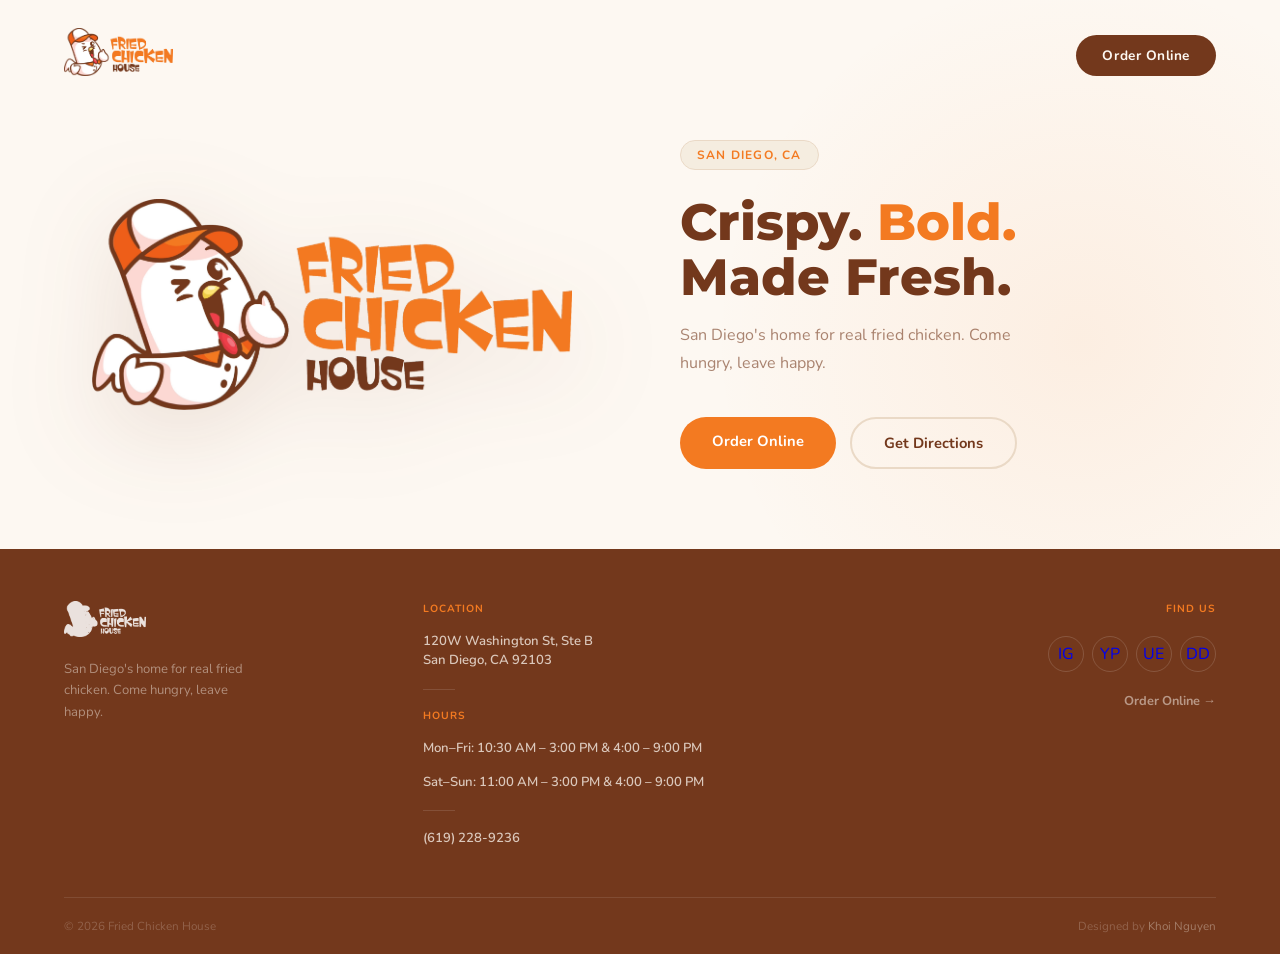
==== index.html @ b11ab68f "add social logo" ====
<!doctype html>
<html lang="en">
  <head>
    <meta charset="UTF-8" />
    <meta name="viewport" content="width=device-width, initial-scale=1.0" />
    <title>Fried Chicken House</title>
    <link rel="icon" type="image/png" href="assets/favicon.png" />
    <link
      href="https://fonts.googleapis.com/css2?family=Montserrat:wght@700;800&family=Nunito:wght@400;600;700&display=swap"
      rel="stylesheet"
    />
    <style>
      :root {
        --orange: #f37a21;
        --brown: #73381c;
        --cream: #fdf8f2;
        --cream-dark: #f5ede0;
        --cream-border: #ead9c6;
      }

      *,
      *::before,
      *::after {
        box-sizing: border-box;
        margin: 0;
        padding: 0;
      }

      body {
        font-family: "Nunito", sans-serif;
        background-color: var(--cream);
        color: var(--brown);
        min-height: 100vh;
        display: flex;
        flex-direction: column;
      }

      /* NAV */
      nav {
        position: absolute;
        top: 0;
        left: 0;
        right: 0;
        z-index: 10;
        display: flex;
        align-items: center;
        justify-content: space-between;
        padding: 28px 64px;
      }

      .nav-logo img {
        height: 48px;
        object-fit: contain;
      }

      .nav-order {
        background: var(--brown);
        color: var(--cream);
        padding: 11px 26px;
        border-radius: 100px;
        font-family: "Nunito", sans-serif;
        font-weight: 700;
        font-size: 0.85rem;
        text-decoration: none;
        letter-spacing: 0.04em;
        transition:
          background 0.2s,
          transform 0.15s;
      }
      .nav-order:hover {
        background: var(--orange);
        transform: translateY(-1px);
      }

      /* HERO */
      .hero {
        flex: 1;
        display: flex;
        align-items: center;
        padding: 140px 64px 80px;
        position: relative;
        overflow: hidden;
      }

      .hero::before {
        content: "";
        position: absolute;
        top: -60px;
        right: -200px;
        width: 800px;
        height: 800px;
        background: radial-gradient(
          circle,
          rgba(243, 122, 33, 0.08) 0%,
          transparent 65%
        );
        pointer-events: none;
      }

      .hero-inner {
        display: grid;
        grid-template-columns: 1fr 1fr;
        gap: 80px;
        align-items: center;
        max-width: 1200px;
        margin: 0 auto;
        width: 100%;
      }

      /* LEFT — logo */
      .hero-left {
        display: flex;
        align-items: center;
        justify-content: center;
        animation: fadeUp 0.7s ease both;
      }

      .hero-left img {
        width: 100%;
        max-width: 480px;
        object-fit: contain;
        filter: drop-shadow(0 24px 48px rgba(115, 56, 28, 0.13));
      }

      /* RIGHT — text */
      .hero-right {
        animation: fadeUp 0.7s 0.12s ease both;
        opacity: 0;
        animation-fill-mode: forwards;
      }

      .hero-eyebrow {
        display: inline-block;
        background: var(--cream-dark);
        border: 1.5px solid var(--cream-border);
        border-radius: 100px;
        padding: 6px 16px;
        font-size: 0.75rem;
        font-weight: 700;
        letter-spacing: 0.1em;
        text-transform: uppercase;
        color: var(--orange);
        margin-bottom: 24px;
      }

      .hero-headline {
        font-family: "Montserrat", sans-serif;
        font-size: clamp(2.4rem, 4vw, 3.6rem);
        font-weight: 800;
        line-height: 1.08;
        color: var(--brown);
        margin-bottom: 16px;
      }

      .hero-headline span {
        color: var(--orange);
      }

      .hero-sub {
        font-size: 1rem;
        font-weight: 400;
        line-height: 1.75;
        color: var(--brown);
        opacity: 0.6;
        margin-bottom: 40px;
        max-width: 380px;
      }

      .hero-actions {
        display: flex;
        gap: 14px;
        flex-wrap: wrap;
      }

      .btn-primary {
        background: var(--orange);
        color: #fff;
        padding: 14px 32px;
        border-radius: 100px;
        font-family: "Nunito", sans-serif;
        font-weight: 700;
        font-size: 0.92rem;
        text-decoration: none;
        transition:
          background 0.2s,
          transform 0.15s;
        display: inline-block;
      }
      .btn-primary:hover {
        background: var(--brown);
        transform: translateY(-2px);
      }

      .btn-secondary {
        background: transparent;
        color: var(--brown);
        padding: 14px 32px;
        border-radius: 100px;
        font-family: "Nunito", sans-serif;
        font-weight: 700;
        font-size: 0.92rem;
        text-decoration: none;
        border: 2px solid var(--cream-border);
        transition:
          border-color 0.2s,
          color 0.2s,
          transform 0.15s;
        display: inline-block;
      }
      .btn-secondary:hover {
        border-color: var(--orange);
        color: var(--orange);
        transform: translateY(-2px);
      }

      /* FOOTER */
      footer {
        background: var(--brown);
        padding: 52px 64px 0;
      }

      .footer-main {
        display: grid;
        grid-template-columns: 1fr 1.4fr 1fr;
        gap: 48px;
        max-width: 1200px;
        margin: 0 auto;
        padding-bottom: 48px;
        border-bottom: 1px solid rgba(255, 255, 255, 0.1);
      }

      /* Left col */
      .footer-brand {
        display: flex;
        flex-direction: column;
        gap: 16px;
      }

      .footer-logo img {
        height: 36px;
        object-fit: contain;
        filter: brightness(0) invert(1);
        opacity: 0.85;
      }

      .footer-tagline {
        font-size: 0.82rem;
        line-height: 1.65;
        color: rgba(253, 248, 242, 0.45);
        max-width: 200px;
      }

      /* Center col */
      .footer-info {
        display: flex;
        flex-direction: column;
        gap: 14px;
      }

      .footer-info-label {
        font-size: 0.65rem;
        font-weight: 700;
        letter-spacing: 0.1em;
        text-transform: uppercase;
        color: var(--orange);
        margin-bottom: 2px;
      }

      .footer-info-item {
        font-size: 0.82rem;
        font-weight: 600;
        color: rgba(253, 248, 242, 0.75);
        line-height: 1.5;
      }

      .footer-info-divider {
        width: 32px;
        height: 1px;
        background: rgba(255, 255, 255, 0.12);
        margin: 4px 0;
      }

      /* Right col */
      .footer-right {
        display: flex;
        flex-direction: column;
        align-items: flex-end;
        gap: 20px;
      }

      .footer-social-label {
        font-size: 0.65rem;
        font-weight: 700;
        letter-spacing: 0.1em;
        text-transform: uppercase;
        color: var(--orange);
        align-self: flex-end;
      }

      .footer-social {
        display: flex;
        gap: 8px;
      }

      .social-link {
        width: 36px;
        height: 36px;
        border-radius: 50%;
        border: 1.5px solid rgba(255, 255, 255, 0.15);
        display: flex;
        align-items: center;
        justify-content: center;
        text-decoration: none;
        transition:
          border-color 0.2s,
          background 0.2s,
          transform 0.15s;
      }
      .social-link img {
        width: 15px;
        height: 15px;
        filter: brightness(0) invert(1) opacity(0.6);
        transition: filter 0.2s;
      }
      .social-link:hover {
        border-color: var(--orange);
        background: var(--orange);
        transform: translateY(-2px);
      }
      .social-link:hover img {
        filter: brightness(0) invert(1);
      }

      .footer-order-link {
        font-size: 0.8rem;
        font-weight: 700;
        color: rgba(253, 248, 242, 0.5);
        text-decoration: none;
        text-align: right;
        transition: color 0.2s;
      }
      .footer-order-link:hover {
        color: var(--orange);
      }

      /* Bottom bar */
      .footer-bottom {
        max-width: 1200px;
        margin: 0 auto;
        padding: 20px 0;
        display: flex;
        align-items: center;
        justify-content: space-between;
        gap: 16px;
      }

      .footer-copy {
        font-size: 0.73rem;
        color: rgba(253, 248, 242, 0.22);
      }

      .footer-credit {
        font-size: 0.73rem;
        color: rgba(253, 248, 242, 0.35);
        text-decoration: none;
        transition: color 0.2s;
        white-space: nowrap;
      }
      .footer-credit:hover {
        color: var(--orange);
      }

      .footer-credit span {
        color: rgba(253, 248, 242, 0.22);
      }

      @keyframes fadeUp {
        from {
          opacity: 0;
          transform: translateY(20px);
        }
        to {
          opacity: 1;
          transform: translateY(0);
        }
      }

      @media (max-width: 768px) {
        nav {
          padding: 20px 24px;
        }
        .nav-logo img {
          height: 38px;
        }
        .hero {
          padding: 110px 24px 72px;
        }
        .hero-inner {
          grid-template-columns: 1fr;
          gap: 40px;
        }
        .hero-left img {
          max-width: 260px;
        }
        .hero-right {
          text-align: center;
        }
        .hero-sub {
          max-width: 100%;
        }
        .hero-actions {
          justify-content: center;
        }
        footer {
          padding: 40px 24px 0;
        }
        .footer-main {
          grid-template-columns: 1fr;
          gap: 32px;
        }
        .footer-right {
          align-items: flex-start;
        }
        .footer-social-label {
          align-self: flex-start;
        }
        .footer-bottom {
          flex-direction: column;
          align-items: flex-start;
          gap: 8px;
          padding: 20px 0;
        }
      }
    </style>
  </head>
  <body>
    <nav>
      <a class="nav-logo" href="#">
        <img src="assets/LOGOFINAL.png" alt="Fried Chicken House" />
      </a>
      <a
        class="nav-order"
        href="https://order.snackpass.co/69cbf430a225646ad0b8a2bc"
        target="_blank"
        rel="noopener noreferrer"
      >
        Order Online
      </a>
    </nav>

    <section class="hero">
      <div class="hero-inner">
        <div class="hero-left">
          <img src="assets/LOGOFINAL.png" alt="Fried Chicken House" />
        </div>

        <div class="hero-right">
          <span class="hero-eyebrow">San Diego, CA</span>
          <h1 class="hero-headline">
            Crispy. <span>Bold.</span><br />Made Fresh.
          </h1>
          <p class="hero-sub">
            San Diego's home for real fried chicken. Come hungry, leave happy.
          </p>
          <div class="hero-actions">
            <a
              href="https://order.snackpass.co/69cbf430a225646ad0b8a2bc"
              class="btn-primary"
              >Order Online</a
            >
            <a
              href="https://maps.google.com/?q=120W+Washington+St+Ste+B+San+Diego+CA+92103"
              target="_blank"
              rel="noopener"
              class="btn-secondary"
              >Get Directions</a
            >
          </div>
        </div>
      </div>
    </section>

    <footer>
      <div class="footer-main">
        <!-- Brand -->
        <div class="footer-brand">
          <div class="footer-logo">
            <img src="assets/LOGOFINAL.png" alt="Fried Chicken House" />
          </div>
          <p class="footer-tagline">
            San Diego's home for real fried chicken. Come hungry, leave happy.
          </p>
        </div>

        <!-- Info -->
        <div class="footer-info">
          <p class="footer-info-label">Location</p>
          <p class="footer-info-item">
            120W Washington St, Ste B<br />San Diego, CA 92103
          </p>
          <div class="footer-info-divider"></div>
          <p class="footer-info-label">Hours</p>
          <p class="footer-info-item">
            Mon–Fri: 10:30 AM – 3:00 PM &amp; 4:00 – 9:00 PM
          </p>
          <p class="footer-info-item">
            Sat–Sun: 11:00 AM – 3:00 PM &amp; 4:00 – 9:00 PM
          </p>
          <div class="footer-info-divider"></div>
          <p class="footer-info-item">(619) 228-9236</p>
        </div>

        <!-- Social & Order -->
        <div class="footer-right">
          <p class="footer-social-label">Find Us</p>
          <div class="footer-social">
            <a
              href="https://www.instagram.com/friedchickenhse?utm_source=ig_web_button_share_sheet&igsh=ZDNlZDc0MzIxNw=="
              target="_blank"
              rel="noopener"
              class="social-link"
              aria-label="Instagram"
              >IG</a
            >
            <a
              href="https://www.yelp.com/biz/fried-chicken-house-san-diego?osq=fried+chicken+house"
              target="_blank"
              rel="noopener"
              class="social-link"
              aria-label="Yelp"
              >YP</a
            >
            <a
              href="https://www.ubereats.com/san-diego/food-delivery/fried-chicken-house-hillcrest/Z0WOa6AyWp2vAVhZaDgWMQ"
              target="_blank"
              rel="noopener"
              class="social-link"
              aria-label="Uber Eats"
              >UE</a
            >
            <a
              href="https://www.doordash.com/store/fried-chicken-house-san-diego-24998290/31555964/"
              target="_blank"
              rel="noopener"
              class="social-link"
              aria-label="DoorDash"
              >DD</a
            >
          </div>
          <a
            href="https://order.snackpass.co/69cbf430a225646ad0b8a2bc"
            target="_blank"
            rel="noopener"
            class="footer-order-link"
            >Order Online &rarr;</a
          >
        </div>
      </div>

      <!-- Bottom bar -->
      <div class="footer-bottom">
        <p class="footer-copy">© 2026 Fried Chicken House</p>
        <a
          href="https://khoiqnguyen.com"
          target="_blank"
          rel="noopener"
          class="footer-credit"
          ><span>Designed by </span>Khoi Nguyen</a
        >
      </div>
    </footer>
  </body>
</html>
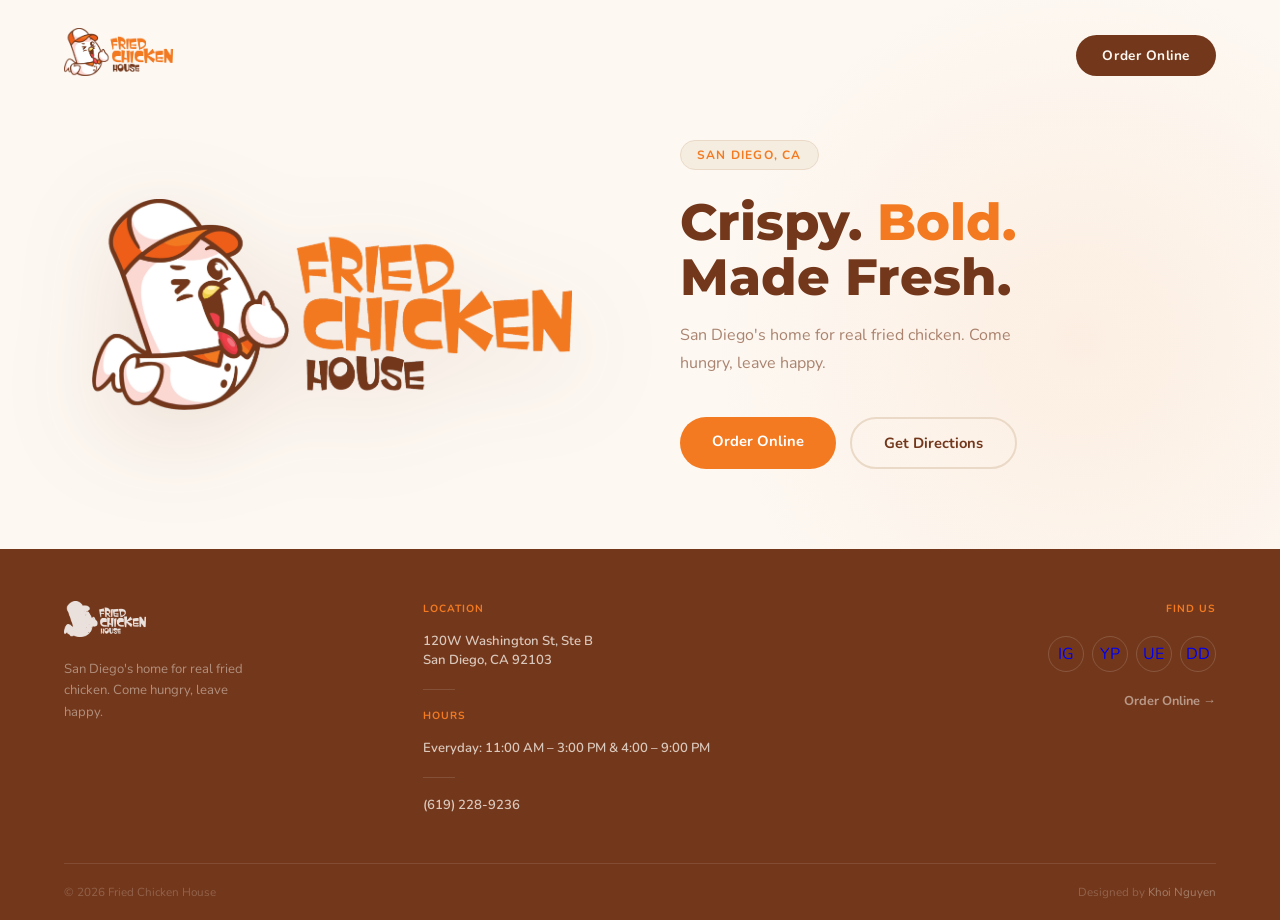
==== commit 0f398a05: "changed hours of operations" ====
--- a/index.html
+++ b/index.html
@@ -501,10 +501,7 @@
           <div class="footer-info-divider"></div>
           <p class="footer-info-label">Hours</p>
           <p class="footer-info-item">
-            Mon–Fri: 10:30 AM – 3:00 PM &amp; 4:00 – 9:00 PM
-          </p>
-          <p class="footer-info-item">
-            Sat–Sun: 11:00 AM – 3:00 PM &amp; 4:00 – 9:00 PM
+            Everyday: 11:00 AM – 3:00 PM &amp; 4:00 – 9:00 PM
           </p>
           <div class="footer-info-divider"></div>
           <p class="footer-info-item">(619) 228-9236</p>
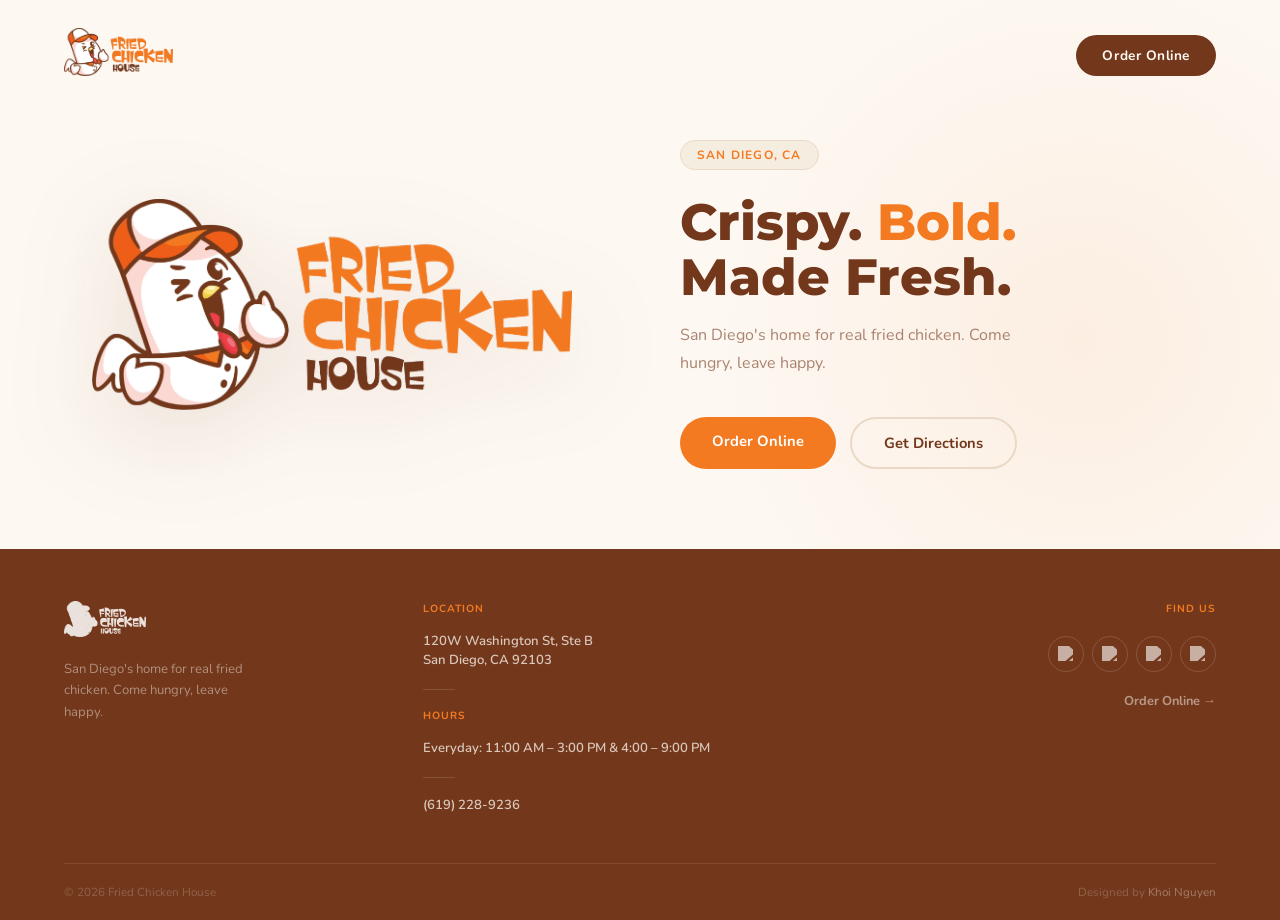
==== commit b838181b: "social link img" ====
--- a/index.html
+++ b/index.html
@@ -517,32 +517,38 @@
               rel="noopener"
               class="social-link"
               aria-label="Instagram"
-              >IG</a
-            >
+              ><img
+                src="https://cdn.simpleicons.org/instagram/ffffff"
+                alt="Instagram"
+            /></a>
             <a
               href="https://www.yelp.com/biz/fried-chicken-house-san-diego?osq=fried+chicken+house"
               target="_blank"
               rel="noopener"
               class="social-link"
               aria-label="Yelp"
-              >YP</a
-            >
+              ><img src="https://cdn.simpleicons.org/yelp/ffffff" alt="Yelp"
+            /></a>
             <a
               href="https://www.ubereats.com/san-diego/food-delivery/fried-chicken-house-hillcrest/Z0WOa6AyWp2vAVhZaDgWMQ"
               target="_blank"
               rel="noopener"
               class="social-link"
               aria-label="Uber Eats"
-              >UE</a
-            >
+              ><img
+                src="https://cdn.simpleicons.org/ubereats/ffffff"
+                alt="Uber Eats"
+            /></a>
             <a
               href="https://www.doordash.com/store/fried-chicken-house-san-diego-24998290/31555964/"
               target="_blank"
               rel="noopener"
               class="social-link"
               aria-label="DoorDash"
-              >DD</a
-            >
+              ><img
+                src="https://cdn.simpleicons.org/doordash/ffffff"
+                alt="DoorDash"
+            /></a>
           </div>
           <a
             href="https://order.snackpass.co/69cbf430a225646ad0b8a2bc"
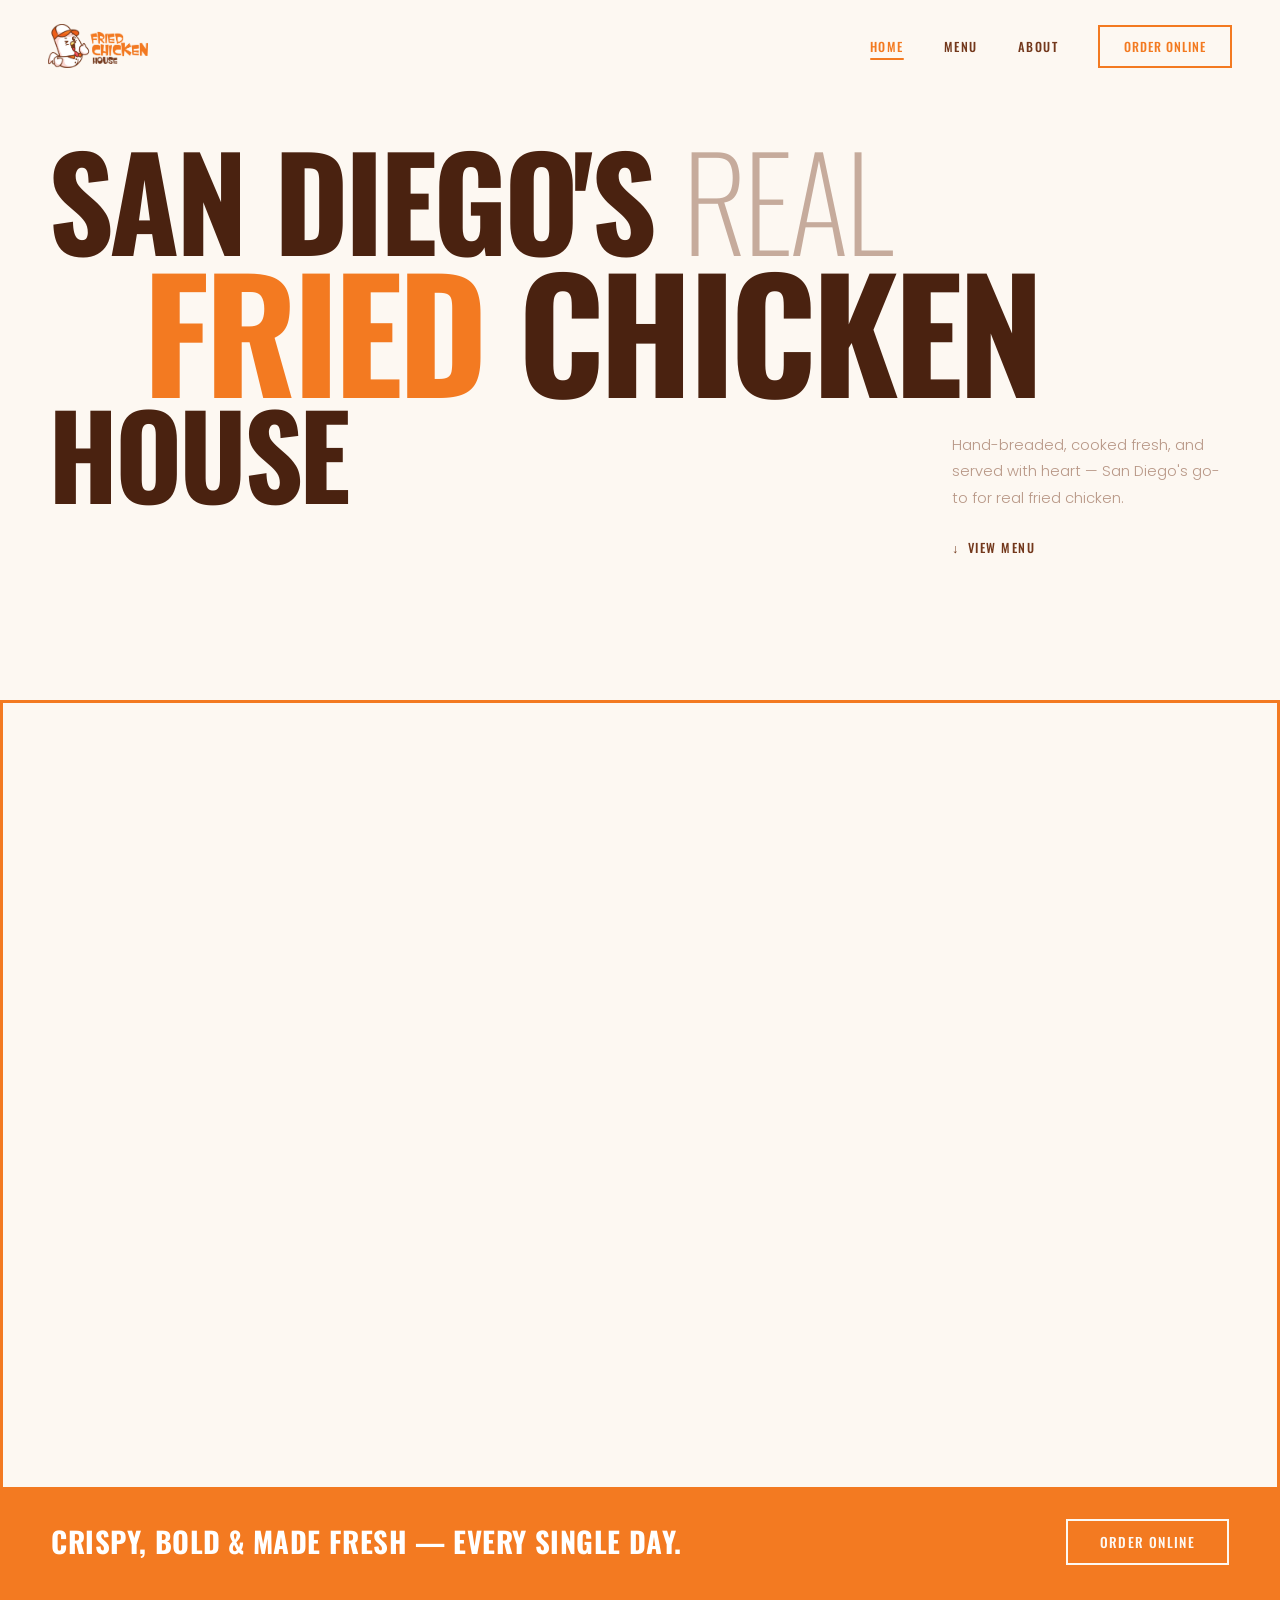
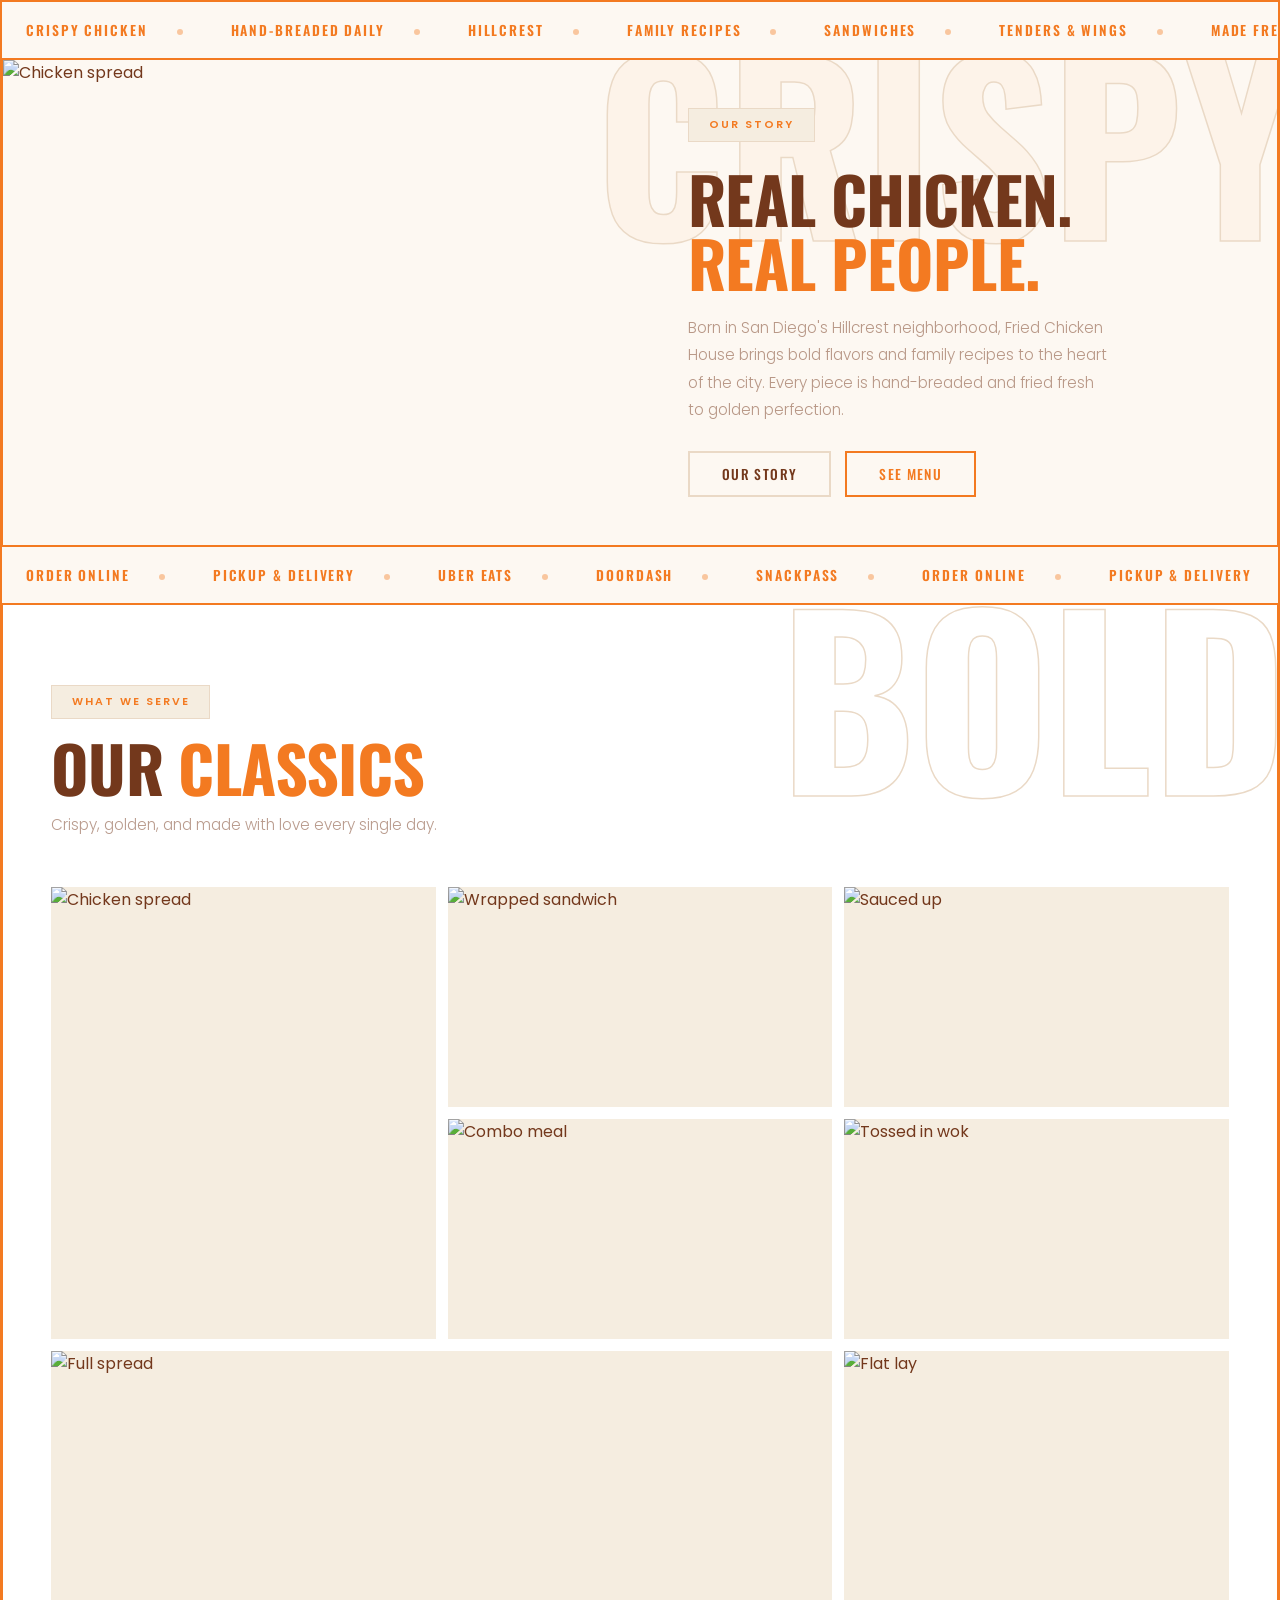
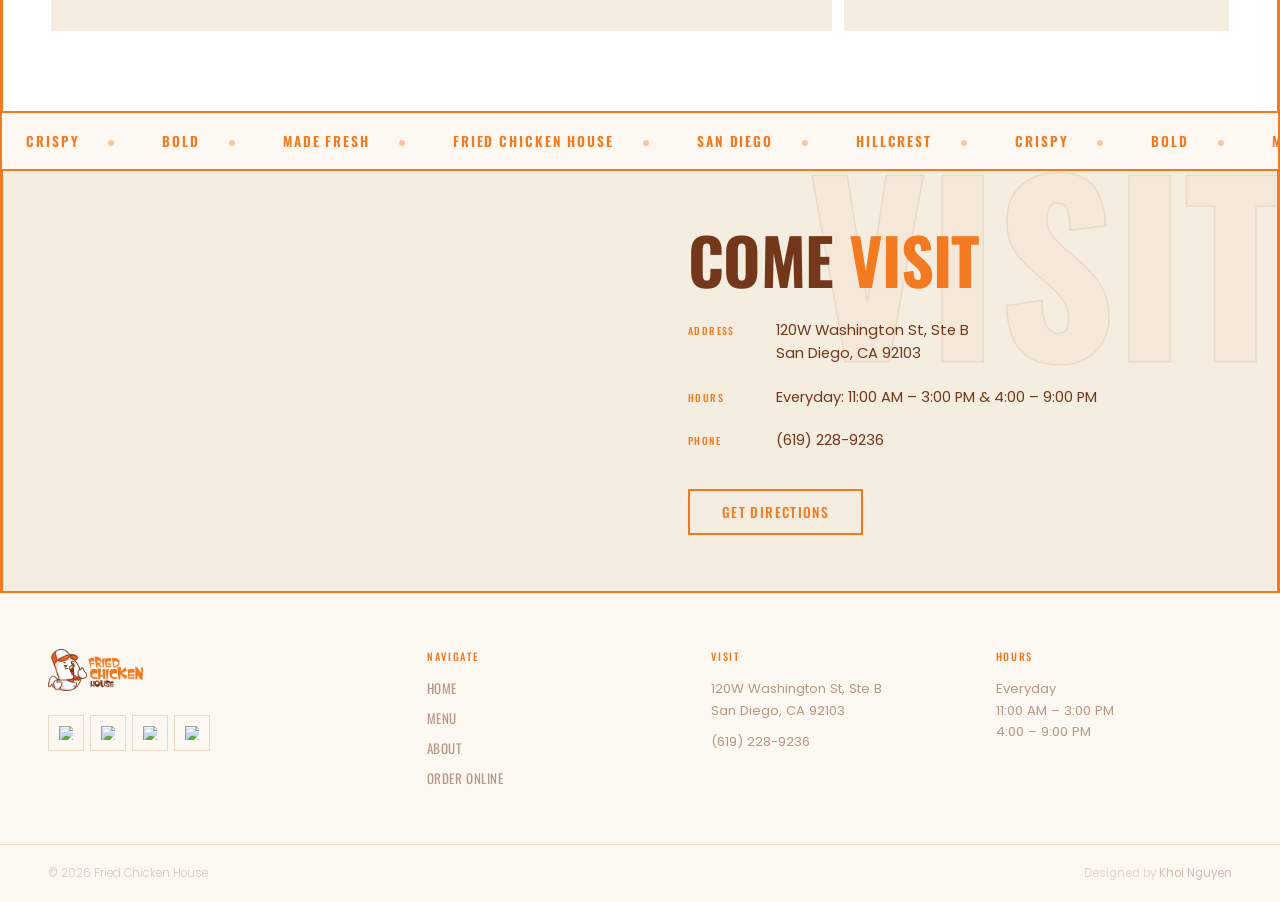
==== commit 03e85b05: "Built out final website" ====
--- a/index.html
+++ b/index.html
@@ -3,574 +3,616 @@
   <head>
     <meta charset="UTF-8" />
     <meta name="viewport" content="width=device-width, initial-scale=1.0" />
-    <title>Fried Chicken House</title>
+    <title>Fried Chicken House — San Diego</title>
     <link rel="icon" type="image/png" href="assets/favicon.png" />
-    <link
-      href="https://fonts.googleapis.com/css2?family=Montserrat:wght@700;800&family=Nunito:wght@400;600;700&display=swap"
-      rel="stylesheet"
-    />
+    <link rel="stylesheet" href="style.css" />
     <style>
-      :root {
-        --orange: #f37a21;
-        --brown: #73381c;
-        --cream: #fdf8f2;
-        --cream-dark: #f5ede0;
-        --cream-border: #ead9c6;
-      }
-
-      *,
-      *::before,
-      *::after {
-        box-sizing: border-box;
-        margin: 0;
-        padding: 0;
-      }
-
-      body {
-        font-family: "Nunito", sans-serif;
-        background-color: var(--cream);
+      /* ===== HERO — Editorial text + floating images over video ===== */
+      .hero {
+        position: relative;
+        background: var(--cream);
+        padding: 140px 48px 0;
+        overflow: hidden;
+      }
+
+      .hero-editorial {
+        max-width: var(--max-width);
+        margin: 0 auto;
+        position: relative;
+        min-height: 520px;
+      }
+
+      /* Giant text lines */
+      .hero-line {
+        font-family: 'Oswald', sans-serif;
+        font-weight: 700;
+        text-transform: uppercase;
+        line-height: 0.92;
+        letter-spacing: -0.03em;
+        color: var(--brown-dark);
+        position: relative;
+        z-index: 2;
+        white-space: nowrap;
+      }
+
+      .hero-line-1 {
+        font-size: clamp(3.5rem, 10vw, 8.5rem);
+        animation: heroSlide 0.7s ease both;
+      }
+
+      .hero-line-2 {
+        font-size: clamp(4rem, 12vw, 10rem);
+        margin-left: 8%;
+        animation: heroSlide 0.7s 0.1s ease both;
+      }
+
+      .hero-line-3 {
+        font-size: clamp(3rem, 9vw, 7.5rem);
+        animation: heroSlide 0.7s 0.2s ease both;
+      }
+
+      .hero-line .accent {
+        color: var(--orange);
+      }
+
+      .hero-line .thin {
+        font-weight: 200;
         color: var(--brown);
-        min-height: 100vh;
+        opacity: 0.4;
+      }
+
+      /* Right side text block */
+      .hero-sidebar {
+        position: absolute;
+        right: 0;
+        bottom: 100px;
+        max-width: 280px;
+        z-index: 4;
+        animation: heroSlide 0.7s 0.35s ease both;
+      }
+
+      .hero-sidebar .text-body {
+        color: var(--text-muted);
+        font-size: 0.92rem;
+        margin-bottom: 24px;
+      }
+
+      .hero-sidebar .hero-link {
+        font-family: 'Oswald', sans-serif;
+        font-size: 0.78rem;
+        font-weight: 500;
+        letter-spacing: 0.12em;
+        text-transform: uppercase;
+        color: var(--brown);
+        display: inline-flex;
+        align-items: center;
+        gap: 8px;
+        transition: color var(--transition);
+      }
+
+      .hero-sidebar .hero-link:hover {
+        color: var(--orange);
+      }
+
+      .hero-sidebar .hero-link .arrow {
+        display: inline-block;
+        transition: transform var(--transition);
+      }
+
+      .hero-sidebar .hero-link:hover .arrow {
+        transform: translateX(4px);
+      }
+
+      /* Video section — 100vh framed block */
+      .hero-video-section {
+        width: 100vw;
+        height: 100vh;
+        margin-left: calc(-48px);
+        margin-top: 40px;
         display: flex;
         flex-direction: column;
-      }
-
-      /* NAV */
-      nav {
-        position: absolute;
-        top: 0;
-        left: 0;
-        right: 0;
-        z-index: 10;
+        border: 3px solid var(--orange);
+      }
+
+      .hero-video-section video {
+        width: 100%;
+        flex: 1;
+        object-fit: cover;
+        display: block;
+        min-height: 0;
+      }
+
+      .hero-video-bar {
+        background: var(--orange);
+        padding: 32px 48px;
         display: flex;
         align-items: center;
         justify-content: space-between;
-        padding: 28px 64px;
-      }
-
-      .nav-logo img {
-        height: 48px;
-        object-fit: contain;
-      }
-
-      .nav-order {
-        background: var(--brown);
-        color: var(--cream);
-        padding: 11px 26px;
-        border-radius: 100px;
-        font-family: "Nunito", sans-serif;
+        gap: 32px;
+        flex-shrink: 0;
+      }
+
+      .hero-video-bar-text h3 {
+        font-family: 'Oswald', sans-serif;
         font-weight: 700;
-        font-size: 0.85rem;
-        text-decoration: none;
-        letter-spacing: 0.04em;
-        transition:
-          background 0.2s,
-          transform 0.15s;
-      }
-      .nav-order:hover {
-        background: var(--orange);
-        transform: translateY(-1px);
-      }
-
-      /* HERO */
-      .hero {
-        flex: 1;
-        display: flex;
-        align-items: center;
-        padding: 140px 64px 80px;
-        position: relative;
-        overflow: hidden;
-      }
-
-      .hero::before {
-        content: "";
-        position: absolute;
-        top: -60px;
-        right: -200px;
-        width: 800px;
-        height: 800px;
-        background: radial-gradient(
-          circle,
-          rgba(243, 122, 33, 0.08) 0%,
-          transparent 65%
-        );
-        pointer-events: none;
-      }
-
-      .hero-inner {
+        font-size: clamp(1.2rem, 2.5vw, 1.8rem);
+        text-transform: uppercase;
+        color: var(--white);
+        letter-spacing: 0.02em;
+        line-height: 1.15;
+      }
+
+
+      @keyframes heroSlide {
+        from { opacity: 0; transform: translateY(50px); }
+        to { opacity: 1; transform: translateY(0); }
+      }
+
+
+      /* ===== EDITORIAL INTRO — Image + Text split ===== */
+      .editorial-intro {
+        position: relative;
         display: grid;
         grid-template-columns: 1fr 1fr;
-        gap: 80px;
-        align-items: center;
-        max-width: 1200px;
-        margin: 0 auto;
+        overflow: hidden;
+        border-left: 3px solid var(--orange);
+        border-right: 3px solid var(--orange);
+        max-height: 600px;
+      }
+
+      .editorial-intro .watermark {
+        top: -20px;
+        right: -20px;
+        left: auto;
+        z-index: 0;
+      }
+
+      .editorial-intro-img {
+        overflow: hidden;
+      }
+
+      .editorial-intro-img img {
         width: 100%;
-      }
-
-      /* LEFT — logo */
-      .hero-left {
+        height: 100%;
+        object-fit: cover;
+        display: block;
+      }
+
+      .editorial-intro-text {
         display: flex;
-        align-items: center;
+        flex-direction: column;
         justify-content: center;
-        animation: fadeUp 0.7s ease both;
-      }
-
-      .hero-left img {
+        padding: 48px 48px;
+        position: relative;
+        z-index: 1;
+        max-width: 520px;
+      }
+
+      .editorial-intro-text .eyebrow { margin-bottom: 24px; align-self: flex-start; }
+      .editorial-intro-text .heading-lg { margin-bottom: 20px; }
+      .editorial-intro-text .text-body { margin-bottom: 28px; }
+
+      /* ===== BENTO — Combined featured + gallery ===== */
+      .bento {
+        padding: 80px 0;
+        background: var(--white);
+        position: relative;
+        overflow: hidden;
+        border-left: 3px solid var(--orange);
+        border-right: 3px solid var(--orange);
+      }
+
+      .bento .watermark {
+        top: -10px;
+        right: -10px;
+        bottom: auto;
+        left: auto;
+      }
+
+      .bento-header {
+        text-align: left;
+        padding: 0 48px;
+        margin-bottom: 48px;
+        position: relative;
+        z-index: 1;
+      }
+
+      .bento-header .eyebrow { margin-bottom: 16px; }
+      .bento-header .heading-lg { margin-bottom: 12px; }
+      .bento-header p { max-width: 480px; }
+
+      .bento-grid {
+        display: grid;
+        grid-template-columns: repeat(3, 1fr);
+        grid-template-rows: 220px 220px 280px;
+        gap: 12px;
+        padding: 0 48px;
+        position: relative;
+        z-index: 1;
+      }
+
+      .bento-item {
+        position: relative;
+        overflow: hidden;
+        background: var(--cream-dark);
+      }
+
+      .bento-item img {
         width: 100%;
-        max-width: 480px;
-        object-fit: contain;
-        filter: drop-shadow(0 24px 48px rgba(115, 56, 28, 0.13));
-      }
-
-      /* RIGHT — text */
-      .hero-right {
-        animation: fadeUp 0.7s 0.12s ease both;
-        opacity: 0;
-        animation-fill-mode: forwards;
-      }
-
-      .hero-eyebrow {
-        display: inline-block;
+        height: 100%;
+        object-fit: cover;
+      }
+
+      .bento-item.wide { grid-column: span 2; }
+      .bento-item.tall { grid-row: span 2; }
+
+      /* ===== LOCATION ===== */
+      .location {
+        display: grid;
+        grid-template-columns: 1fr 1fr;
         background: var(--cream-dark);
-        border: 1.5px solid var(--cream-border);
-        border-radius: 100px;
-        padding: 6px 16px;
-        font-size: 0.75rem;
-        font-weight: 700;
-        letter-spacing: 0.1em;
+        border-left: 3px solid var(--orange);
+        border-right: 3px solid var(--orange);
+        position: relative;
+        overflow: hidden;
+      }
+
+      .location .watermark {
+        top: -10px;
+        right: -10px;
+        left: auto;
+        z-index: 0;
+      }
+
+      .location-map {
+        overflow: hidden;
+      }
+
+      .location-map iframe {
+        width: 100%;
+        height: 100%;
+        min-height: 400px;
+        border: 0;
+        display: block;
+      }
+
+      .location-details {
+        padding: 56px 48px;
+        position: relative;
+        z-index: 1;
+      }
+
+      .location-details .heading-lg { margin-bottom: 28px; }
+
+      .info-row {
+        display: flex;
+        gap: 16px;
+        align-items: flex-start;
+        margin-bottom: 20px;
+      }
+
+      .info-row .info-label {
+        font-family: 'Oswald', sans-serif;
+        font-size: 0.62rem;
+        font-weight: 500;
+        letter-spacing: 0.14em;
         text-transform: uppercase;
         color: var(--orange);
-        margin-bottom: 24px;
-      }
-
-      .hero-headline {
-        font-family: "Montserrat", sans-serif;
-        font-size: clamp(2.4rem, 4vw, 3.6rem);
-        font-weight: 800;
-        line-height: 1.08;
-        color: var(--brown);
-        margin-bottom: 16px;
-      }
-
-      .hero-headline span {
-        color: var(--orange);
-      }
-
-      .hero-sub {
-        font-size: 1rem;
+        min-width: 72px;
+        padding-top: 4px;
+      }
+
+      .info-row .info-value {
+        font-size: 0.92rem;
         font-weight: 400;
-        line-height: 1.75;
-        color: var(--brown);
-        opacity: 0.6;
-        margin-bottom: 40px;
-        max-width: 380px;
-      }
-
-      .hero-actions {
-        display: flex;
-        gap: 14px;
-        flex-wrap: wrap;
-      }
-
-      .btn-primary {
-        background: var(--orange);
-        color: #fff;
-        padding: 14px 32px;
-        border-radius: 100px;
-        font-family: "Nunito", sans-serif;
-        font-weight: 700;
-        font-size: 0.92rem;
-        text-decoration: none;
-        transition:
-          background 0.2s,
-          transform 0.15s;
-        display: inline-block;
-      }
-      .btn-primary:hover {
-        background: var(--brown);
-        transform: translateY(-2px);
-      }
-
-      .btn-secondary {
-        background: transparent;
-        color: var(--brown);
-        padding: 14px 32px;
-        border-radius: 100px;
-        font-family: "Nunito", sans-serif;
-        font-weight: 700;
-        font-size: 0.92rem;
-        text-decoration: none;
-        border: 2px solid var(--cream-border);
-        transition:
-          border-color 0.2s,
-          color 0.2s,
-          transform 0.15s;
-        display: inline-block;
-      }
-      .btn-secondary:hover {
-        border-color: var(--orange);
-        color: var(--orange);
-        transform: translateY(-2px);
-      }
-
-      /* FOOTER */
-      footer {
-        background: var(--brown);
-        padding: 52px 64px 0;
-      }
-
-      .footer-main {
-        display: grid;
-        grid-template-columns: 1fr 1.4fr 1fr;
-        gap: 48px;
-        max-width: 1200px;
-        margin: 0 auto;
-        padding-bottom: 48px;
-        border-bottom: 1px solid rgba(255, 255, 255, 0.1);
-      }
-
-      /* Left col */
-      .footer-brand {
-        display: flex;
-        flex-direction: column;
-        gap: 16px;
-      }
-
-      .footer-logo img {
-        height: 36px;
-        object-fit: contain;
-        filter: brightness(0) invert(1);
-        opacity: 0.85;
-      }
-
-      .footer-tagline {
-        font-size: 0.82rem;
-        line-height: 1.65;
-        color: rgba(253, 248, 242, 0.45);
-        max-width: 200px;
-      }
-
-      /* Center col */
-      .footer-info {
-        display: flex;
-        flex-direction: column;
-        gap: 14px;
-      }
-
-      .footer-info-label {
-        font-size: 0.65rem;
-        font-weight: 700;
-        letter-spacing: 0.1em;
-        text-transform: uppercase;
-        color: var(--orange);
-        margin-bottom: 2px;
-      }
-
-      .footer-info-item {
-        font-size: 0.82rem;
-        font-weight: 600;
-        color: rgba(253, 248, 242, 0.75);
-        line-height: 1.5;
-      }
-
-      .footer-info-divider {
-        width: 32px;
-        height: 1px;
-        background: rgba(255, 255, 255, 0.12);
-        margin: 4px 0;
-      }
-
-      /* Right col */
-      .footer-right {
-        display: flex;
-        flex-direction: column;
-        align-items: flex-end;
-        gap: 20px;
-      }
-
-      .footer-social-label {
-        font-size: 0.65rem;
-        font-weight: 700;
-        letter-spacing: 0.1em;
-        text-transform: uppercase;
-        color: var(--orange);
-        align-self: flex-end;
-      }
-
-      .footer-social {
-        display: flex;
-        gap: 8px;
-      }
-
-      .social-link {
-        width: 36px;
-        height: 36px;
-        border-radius: 50%;
-        border: 1.5px solid rgba(255, 255, 255, 0.15);
-        display: flex;
-        align-items: center;
-        justify-content: center;
-        text-decoration: none;
-        transition:
-          border-color 0.2s,
-          background 0.2s,
-          transform 0.15s;
-      }
-      .social-link img {
-        width: 15px;
-        height: 15px;
-        filter: brightness(0) invert(1) opacity(0.6);
-        transition: filter 0.2s;
-      }
-      .social-link:hover {
-        border-color: var(--orange);
-        background: var(--orange);
-        transform: translateY(-2px);
-      }
-      .social-link:hover img {
-        filter: brightness(0) invert(1);
-      }
-
-      .footer-order-link {
-        font-size: 0.8rem;
-        font-weight: 700;
-        color: rgba(253, 248, 242, 0.5);
-        text-decoration: none;
-        text-align: right;
-        transition: color 0.2s;
-      }
-      .footer-order-link:hover {
-        color: var(--orange);
-      }
-
-      /* Bottom bar */
-      .footer-bottom {
-        max-width: 1200px;
-        margin: 0 auto;
-        padding: 20px 0;
-        display: flex;
-        align-items: center;
-        justify-content: space-between;
-        gap: 16px;
-      }
-
-      .footer-copy {
-        font-size: 0.73rem;
-        color: rgba(253, 248, 242, 0.22);
-      }
-
-      .footer-credit {
-        font-size: 0.73rem;
-        color: rgba(253, 248, 242, 0.35);
-        text-decoration: none;
-        transition: color 0.2s;
-        white-space: nowrap;
-      }
-      .footer-credit:hover {
-        color: var(--orange);
-      }
-
-      .footer-credit span {
-        color: rgba(253, 248, 242, 0.22);
-      }
-
-      @keyframes fadeUp {
-        from {
-          opacity: 0;
-          transform: translateY(20px);
-        }
-        to {
-          opacity: 1;
-          transform: translateY(0);
-        }
-      }
-
-      @media (max-width: 768px) {
-        nav {
-          padding: 20px 24px;
-        }
-        .nav-logo img {
-          height: 38px;
-        }
-        .hero {
-          padding: 110px 24px 72px;
-        }
-        .hero-inner {
-          grid-template-columns: 1fr;
-          gap: 40px;
-        }
-        .hero-left img {
-          max-width: 260px;
-        }
-        .hero-right {
-          text-align: center;
-        }
-        .hero-sub {
-          max-width: 100%;
-        }
-        .hero-actions {
-          justify-content: center;
-        }
-        footer {
-          padding: 40px 24px 0;
-        }
-        .footer-main {
-          grid-template-columns: 1fr;
-          gap: 32px;
-        }
-        .footer-right {
-          align-items: flex-start;
-        }
-        .footer-social-label {
-          align-self: flex-start;
-        }
-        .footer-bottom {
-          flex-direction: column;
-          align-items: flex-start;
-          gap: 8px;
-          padding: 20px 0;
-        }
+        color: var(--text);
+        line-height: 1.6;
+      }
+
+
+      /* ===== RESPONSIVE ===== */
+      @media (max-width: 900px) {
+        .hero { padding: 120px 24px 0; }
+        .hero-editorial { min-height: auto; }
+        .hero-line { white-space: normal; }
+        .hero-line-2 { margin-left: 0; }
+        .hero-sidebar { position: relative; right: auto; bottom: auto; max-width: 100%; margin-top: 32px; }
+        .hero-video-section { margin-left: -24px; width: 100vw; }
+        .hero-video-bar { flex-direction: column; align-items: flex-start; padding: 24px; }
+
+        .editorial-intro { grid-template-columns: 1fr; }
+        .editorial-intro-img { min-height: 320px; }
+        .editorial-intro-text { padding: 48px 24px; }
+
+        .bento { padding: 56px 0; }
+        .bento-header { padding: 0 24px; }
+        .bento-grid { grid-template-columns: 1fr 1fr; grid-template-rows: auto; grid-auto-rows: 200px; padding: 0 24px; }
+        .bento-item.tall { grid-row: span 1; }
+        .bento-item.wide { grid-column: span 2; }
+
+        .location { grid-template-columns: 1fr; }
+        .location-map iframe { min-height: 300px; }
+        .location-details { padding: 40px 24px; }
+      }
+
+      @media (max-width: 600px) {
+        .bento-grid { grid-template-columns: 1fr; grid-auto-rows: 240px; }
+        .bento-item.wide { grid-column: span 1; }
       }
     </style>
   </head>
   <body>
-    <nav>
-      <a class="nav-logo" href="#">
+    <!-- NAV -->
+    <nav class="nav" id="nav">
+      <a class="nav-logo" href="index.html">
         <img src="assets/LOGOFINAL.png" alt="Fried Chicken House" />
       </a>
-      <a
-        class="nav-order"
-        href="https://order.snackpass.co/69cbf430a225646ad0b8a2bc"
-        target="_blank"
-        rel="noopener noreferrer"
-      >
-        Order Online
-      </a>
+      <div class="nav-toggle" id="navToggle" aria-label="Menu">
+        <span></span><span></span><span></span>
+      </div>
+      <ul class="nav-links" id="navLinks">
+        <li><a href="index.html" class="active">Home</a></li>
+        <li><a href="menu.html">Menu</a></li>
+        <li><a href="about.html">About</a></li>
+        <li>
+          <a href="https://order.snackpass.co/69cbf430a225646ad0b8a2bc"
+            target="_blank" rel="noopener noreferrer" class="nav-cta">Order Online</a>
+        </li>
+      </ul>
     </nav>
 
+    <!-- HERO -->
     <section class="hero">
-      <div class="hero-inner">
-        <div class="hero-left">
-          <img src="assets/LOGOFINAL.png" alt="Fried Chicken House" />
-        </div>
-
-        <div class="hero-right">
-          <span class="hero-eyebrow">San Diego, CA</span>
-          <h1 class="hero-headline">
-            Crispy. <span>Bold.</span><br />Made Fresh.
-          </h1>
-          <p class="hero-sub">
-            San Diego's home for real fried chicken. Come hungry, leave happy.
+      <div class="hero-editorial">
+        <!-- Giant editorial text -->
+        <div class="hero-line hero-line-1">San Diego's <span class="thin">Real</span></div>
+        <div class="hero-line hero-line-2"><span class="accent">Fried</span> Chicken</div>
+        <div class="hero-line hero-line-3">House</div>
+
+        <!-- Sidebar text -->
+        <div class="hero-sidebar">
+          <p class="text-body">
+            Hand-breaded, cooked fresh, and served with heart — San Diego's go-to for real fried chicken.
           </p>
-          <div class="hero-actions">
-            <a
-              href="https://order.snackpass.co/69cbf430a225646ad0b8a2bc"
-              class="btn-primary"
-              >Order Online</a
-            >
-            <a
-              href="https://maps.google.com/?q=120W+Washington+St+Ste+B+San+Diego+CA+92103"
-              target="_blank"
-              rel="noopener"
-              class="btn-secondary"
-              >Get Directions</a
-            >
-          </div>
+          <a href="menu.html" class="hero-link"><span class="arrow">&darr;</span> View Menu</a>
+        </div>
+      </div>
+
+      <!-- Video section -->
+      <div class="hero-video-section">
+        <video src="assets/0427.mov" autoplay muted loop playsinline></video>
+        <div class="hero-video-bar">
+          <div class="hero-video-bar-text">
+            <h3>Crispy, Bold &amp; Made Fresh — Every Single Day.</h3>
+          </div>
+          <a href="https://order.snackpass.co/69cbf430a225646ad0b8a2bc" target="_blank" rel="noopener" class="btn" style="border-color:var(--cream);color:var(--cream);">Order Online</a>
         </div>
       </div>
     </section>
 
+    <!-- MARQUEE -->
+    <div class="marquee">
+      <div class="marquee-track">
+        <span class="marquee-item">Crispy Chicken <span class="dot"></span></span>
+        <span class="marquee-item">Hand-Breaded Daily <span class="dot"></span></span>
+        <span class="marquee-item">Hillcrest <span class="dot"></span></span>
+        <span class="marquee-item">Family Recipes <span class="dot"></span></span>
+        <span class="marquee-item">Sandwiches <span class="dot"></span></span>
+        <span class="marquee-item">Tenders &amp; Wings <span class="dot"></span></span>
+        <span class="marquee-item">Made Fresh <span class="dot"></span></span>
+        <span class="marquee-item">San Diego <span class="dot"></span></span>
+        <span class="marquee-item">Crispy Chicken <span class="dot"></span></span>
+        <span class="marquee-item">Hand-Breaded Daily <span class="dot"></span></span>
+        <span class="marquee-item">Hillcrest <span class="dot"></span></span>
+        <span class="marquee-item">Family Recipes <span class="dot"></span></span>
+        <span class="marquee-item">Sandwiches <span class="dot"></span></span>
+        <span class="marquee-item">Tenders &amp; Wings <span class="dot"></span></span>
+        <span class="marquee-item">Made Fresh <span class="dot"></span></span>
+        <span class="marquee-item">San Diego <span class="dot"></span></span>
+      </div>
+    </div>
+
+    <!-- EDITORIAL INTRO — Image + Text split -->
+    <section class="editorial-intro">
+      <div class="watermark watermark-filled">Crispy</div>
+      <div class="editorial-intro-img">
+        <img src="assets/hillcrest27.jpg" alt="Chicken spread" />
+      </div>
+      <div class="editorial-intro-text fade-up">
+        <span class="eyebrow">Our Story</span>
+        <h2 class="heading-lg">Real Chicken.<br /><span class="accent">Real People.</span></h2>
+        <p class="text-body">
+          Born in San Diego's Hillcrest neighborhood, Fried Chicken House brings bold flavors
+          and family recipes to the heart of the city. Every piece is hand-breaded and fried
+          fresh to golden perfection.
+        </p>
+        <div style="display:flex;gap:14px;flex-wrap:wrap;">
+          <a href="about.html" class="btn btn-secondary">Our Story</a>
+          <a href="menu.html" class="btn btn-primary">See Menu</a>
+        </div>
+      </div>
+    </section>
+
+    <!-- ORANGE MARQUEE -->
+    <div class="marquee">
+      <div class="marquee-track">
+        <span class="marquee-item">Order Online <span class="dot"></span></span>
+        <span class="marquee-item">Pickup &amp; Delivery <span class="dot"></span></span>
+        <span class="marquee-item">Uber Eats <span class="dot"></span></span>
+        <span class="marquee-item">DoorDash <span class="dot"></span></span>
+        <span class="marquee-item">Snackpass <span class="dot"></span></span>
+        <span class="marquee-item">Order Online <span class="dot"></span></span>
+        <span class="marquee-item">Pickup &amp; Delivery <span class="dot"></span></span>
+        <span class="marquee-item">Uber Eats <span class="dot"></span></span>
+        <span class="marquee-item">DoorDash <span class="dot"></span></span>
+        <span class="marquee-item">Snackpass <span class="dot"></span></span>
+      </div>
+    </div>
+
+    <!-- BENTO — What We Serve + Gallery -->
+    <section class="bento">
+      <div class="watermark">Bold</div>
+      <div class="bento-header fade-up">
+        <span class="eyebrow">What We Serve</span>
+        <h2 class="heading-lg">Our <span class="accent">Classics</span></h2>
+        <p class="text-body">Crispy, golden, and made with love every single day.</p>
+      </div>
+      <div class="bento-grid">
+        <div class="bento-item tall">
+          <img src="assets/hillcrest27.jpg" alt="Chicken spread" />
+        </div>
+        <div class="bento-item">
+          <img src="assets/hillcrest26.jpg" alt="Wrapped sandwich" style="object-position:center 70%;" />
+        </div>
+        <div class="bento-item">
+          <img src="assets/hillcrest30.jpg" alt="Sauced up" style="object-position:center 60%;" />
+        </div>
+        <div class="bento-item">
+          <img src="assets/hillcrest17.jpg" alt="Combo meal" />
+        </div>
+        <div class="bento-item">
+          <img src="assets/hillcrest24.jpg" alt="Tossed in wok" />
+        </div>
+        <div class="bento-item wide">
+          <img src="assets/hillcrest28.jpg" alt="Full spread" />
+        </div>
+        <div class="bento-item">
+          <img src="assets/hillcrest12.jpg" alt="Flat lay" />
+        </div>
+      </div>
+    </section>
+
+    <!-- MARQUEE REVERSE -->
+    <div class="marquee">
+      <div class="marquee-track">
+        <span class="marquee-item">Crispy <span class="dot"></span></span>
+        <span class="marquee-item">Bold <span class="dot"></span></span>
+        <span class="marquee-item">Made Fresh <span class="dot"></span></span>
+        <span class="marquee-item">Fried Chicken House <span class="dot"></span></span>
+        <span class="marquee-item">San Diego <span class="dot"></span></span>
+        <span class="marquee-item">Hillcrest <span class="dot"></span></span>
+        <span class="marquee-item">Crispy <span class="dot"></span></span>
+        <span class="marquee-item">Bold <span class="dot"></span></span>
+        <span class="marquee-item">Made Fresh <span class="dot"></span></span>
+        <span class="marquee-item">Fried Chicken House <span class="dot"></span></span>
+        <span class="marquee-item">San Diego <span class="dot"></span></span>
+        <span class="marquee-item">Hillcrest <span class="dot"></span></span>
+      </div>
+    </div>
+
+    <!-- LOCATION -->
+    <section class="location">
+      <div class="watermark watermark-filled">Visit</div>
+      <div class="location-map fade-up">
+          <iframe
+            src="https://maps.google.com/maps?q=Fried+Chicken+House,+120+W+Washington+St+Ste+B,+San+Diego,+CA+92103&output=embed"
+            allowfullscreen loading="lazy" referrerpolicy="no-referrer-when-downgrade"
+            title="Fried Chicken House location"
+          ></iframe>
+        </div>
+      <div class="location-details fade-up fade-up-delay-1">
+          <h2 class="heading-lg">Come <span class="accent">Visit</span></h2>
+          <div class="info-row">
+            <span class="info-label">Address</span>
+            <span class="info-value">120W Washington St, Ste B<br />San Diego, CA 92103</span>
+          </div>
+          <div class="info-row">
+            <span class="info-label">Hours</span>
+            <span class="info-value">Everyday: 11:00 AM – 3:00 PM &amp; 4:00 – 9:00 PM</span>
+          </div>
+          <div class="info-row">
+            <span class="info-label">Phone</span>
+            <span class="info-value">(619) 228-9236</span>
+          </div>
+          <a href="https://maps.google.com/?q=120W+Washington+St+Ste+B+San+Diego+CA+92103"
+            target="_blank" rel="noopener" class="btn btn-primary" style="margin-top:16px;">Get Directions</a>
+      </div>
+    </section>
+
+    <!-- FOOTER -->
     <footer>
-      <div class="footer-main">
-        <!-- Brand -->
-        <div class="footer-brand">
-          <div class="footer-logo">
-            <img src="assets/LOGOFINAL.png" alt="Fried Chicken House" />
-          </div>
-          <p class="footer-tagline">
-            San Diego's home for real fried chicken. Come hungry, leave happy.
-          </p>
-        </div>
-
-        <!-- Info -->
-        <div class="footer-info">
-          <p class="footer-info-label">Location</p>
-          <p class="footer-info-item">
-            120W Washington St, Ste B<br />San Diego, CA 92103
-          </p>
-          <div class="footer-info-divider"></div>
-          <p class="footer-info-label">Hours</p>
-          <p class="footer-info-item">
-            Everyday: 11:00 AM – 3:00 PM &amp; 4:00 – 9:00 PM
-          </p>
-          <div class="footer-info-divider"></div>
-          <p class="footer-info-item">(619) 228-9236</p>
-        </div>
-
-        <!-- Social & Order -->
-        <div class="footer-right">
-          <p class="footer-social-label">Find Us</p>
-          <div class="footer-social">
-            <a
-              href="https://www.instagram.com/friedchickenhse?utm_source=ig_web_button_share_sheet&igsh=ZDNlZDc0MzIxNw=="
-              target="_blank"
-              rel="noopener"
-              class="social-link"
-              aria-label="Instagram"
-              ><img
-                src="https://cdn.simpleicons.org/instagram/ffffff"
-                alt="Instagram"
-            /></a>
-            <a
-              href="https://www.yelp.com/biz/fried-chicken-house-san-diego?osq=fried+chicken+house"
-              target="_blank"
-              rel="noopener"
-              class="social-link"
-              aria-label="Yelp"
-              ><img src="https://cdn.simpleicons.org/yelp/ffffff" alt="Yelp"
-            /></a>
-            <a
-              href="https://www.ubereats.com/san-diego/food-delivery/fried-chicken-house-hillcrest/Z0WOa6AyWp2vAVhZaDgWMQ"
-              target="_blank"
-              rel="noopener"
-              class="social-link"
-              aria-label="Uber Eats"
-              ><img
-                src="https://cdn.simpleicons.org/ubereats/ffffff"
-                alt="Uber Eats"
-            /></a>
-            <a
-              href="https://www.doordash.com/store/fried-chicken-house-san-diego-24998290/31555964/"
-              target="_blank"
-              rel="noopener"
-              class="social-link"
-              aria-label="DoorDash"
-              ><img
-                src="https://cdn.simpleicons.org/doordash/ffffff"
-                alt="DoorDash"
-            /></a>
-          </div>
-          <a
-            href="https://order.snackpass.co/69cbf430a225646ad0b8a2bc"
-            target="_blank"
-            rel="noopener"
-            class="footer-order-link"
-            >Order Online &rarr;</a
-          >
-        </div>
-      </div>
-
-      <!-- Bottom bar -->
+      <div class="footer-top">
+        <div class="footer-top-inner">
+          <div class="footer-brand">
+            <div class="footer-logo">
+              <img src="assets/LOGOFINAL.png" alt="Fried Chicken House" />
+            </div>
+            <div class="footer-social">
+              <a href="https://www.instagram.com/friedchickenhse" target="_blank" rel="noopener" class="social-link" aria-label="Instagram">
+                <img src="https://cdn.simpleicons.org/instagram/73381c" alt="Instagram" />
+              </a>
+              <a href="https://www.yelp.com/biz/fried-chicken-house-san-diego" target="_blank" rel="noopener" class="social-link" aria-label="Yelp">
+                <img src="https://cdn.simpleicons.org/yelp/73381c" alt="Yelp" />
+              </a>
+              <a href="https://www.ubereats.com/san-diego/food-delivery/fried-chicken-house-hillcrest/Z0WOa6AyWp2vAVhZaDgWMQ" target="_blank" rel="noopener" class="social-link" aria-label="Uber Eats">
+                <img src="https://cdn.simpleicons.org/ubereats/73381c" alt="Uber Eats" />
+              </a>
+              <a href="https://www.doordash.com/store/fried-chicken-house-san-diego-24998290/31555964/" target="_blank" rel="noopener" class="social-link" aria-label="DoorDash">
+                <img src="https://cdn.simpleicons.org/doordash/73381c" alt="DoorDash" />
+              </a>
+            </div>
+          </div>
+          <div class="footer-col">
+            <p class="footer-label">Navigate</p>
+            <a href="index.html" class="footer-link">Home</a>
+            <a href="menu.html" class="footer-link">Menu</a>
+            <a href="about.html" class="footer-link">About</a>
+            <a href="https://order.snackpass.co/69cbf430a225646ad0b8a2bc" target="_blank" rel="noopener" class="footer-link">Order Online</a>
+          </div>
+          <div class="footer-col">
+            <p class="footer-label">Visit</p>
+            <p class="footer-text">120W Washington St, Ste B<br />San Diego, CA 92103</p>
+            <p class="footer-text">(619) 228-9236</p>
+          </div>
+          <div class="footer-col">
+            <p class="footer-label">Hours</p>
+            <p class="footer-text">Everyday<br />11:00 AM – 3:00 PM<br />4:00 – 9:00 PM</p>
+          </div>
+        </div>
+      </div>
       <div class="footer-bottom">
-        <p class="footer-copy">© 2026 Fried Chicken House</p>
-        <a
-          href="https://khoiqnguyen.com"
-          target="_blank"
-          rel="noopener"
-          class="footer-credit"
-          ><span>Designed by </span>Khoi Nguyen</a
-        >
+        <p class="footer-copy">&copy; 2026 Fried Chicken House</p>
+        <a href="https://khoiqnguyen.com" target="_blank" rel="noopener" class="footer-credit"><span>Designed by </span>Khoi Nguyen</a>
       </div>
     </footer>
+
+    <script>
+      // Nav scroll
+      const nav = document.getElementById('nav');
+      window.addEventListener('scroll', () => nav.classList.toggle('scrolled', window.scrollY > 60));
+
+      // Mobile toggle
+      const toggle = document.getElementById('navToggle');
+      const links = document.getElementById('navLinks');
+      toggle.addEventListener('click', () => {
+        toggle.classList.toggle('open');
+        links.classList.toggle('open');
+      });
+      links.querySelectorAll('a').forEach(a =>
+        a.addEventListener('click', () => {
+          toggle.classList.remove('open');
+          links.classList.remove('open');
+        })
+      );
+
+      // Scroll animations
+      const observer = new IntersectionObserver(
+        entries => entries.forEach(e => { if (e.isIntersecting) e.target.classList.add('visible'); }),
+        { threshold: 0.12 }
+      );
+      document.querySelectorAll('.fade-up, .scale-in').forEach(el => observer.observe(el));
+
+      // Scroll-driven marquees
+      const marquees = document.querySelectorAll('.marquee-track');
+      let lastScroll = 0;
+      window.addEventListener('scroll', () => {
+        const y = window.scrollY;
+        marquees.forEach((track, i) => {
+          const speed = i % 2 === 0 ? 0.4 : -0.4;
+          track.style.transform = `translateX(${y * speed * -1}px)`;
+        });
+        lastScroll = y;
+      }, { passive: true });
+    </script>
   </body>
 </html>
--- a/style.css
+++ b/style.css
@@ -0,0 +1,731 @@
+/* ============================================================
+   FRIED CHICKEN HOUSE — Editorial Design System
+   Maximalist + Playful + Magazine Energy
+   ============================================================ */
+
+@import url("https://fonts.googleapis.com/css2?family=Oswald:wght@200;400;500;600;700&family=Poppins:wght@300;400;500;600;700&display=swap");
+
+:root {
+  --orange: #f37a21;
+  --orange-light: #ff9a4a;
+  --orange-hot: #ff5a00;
+  --red: #e63b1f;
+  --brown: #73381c;
+  --brown-dark: #4a2210;
+  --cream: #fdf8f2;
+  --cream-dark: #f5ede0;
+  --cream-border: #ead9c6;
+  --white: #ffffff;
+  --black: #1a1a1a;
+  --text: #73381c;
+  --text-muted: rgba(115, 56, 28, 0.5);
+  --radius: 0px;
+  --radius-sm: 0px;
+  --radius-full: 100px;
+  --shadow-sm: 0 2px 12px rgba(115, 56, 28, 0.06);
+  --shadow-md: 0 12px 40px rgba(115, 56, 28, 0.1);
+  --shadow-lg: 0 28px 72px rgba(115, 56, 28, 0.15);
+  --transition: 0.3s cubic-bezier(0.4, 0, 0.2, 1);
+  --max-width: 1280px;
+}
+
+*,
+*::before,
+*::after {
+  box-sizing: border-box;
+  margin: 0;
+  padding: 0;
+}
+html {
+  scroll-behavior: smooth;
+}
+
+body {
+  font-family: "Poppins", sans-serif;
+  background: var(--cream);
+  color: var(--text);
+  min-height: 100vh;
+  -webkit-font-smoothing: antialiased;
+  overflow-x: hidden;
+}
+
+img {
+  max-width: 100%;
+  display: block;
+}
+a {
+  text-decoration: none;
+  color: inherit;
+}
+button {
+  cursor: pointer;
+  border: none;
+  background: none;
+  font-family: inherit;
+}
+
+/* ============================================================
+   TYPOGRAPHY — Editorial Scale
+   ============================================================ */
+.heading-xl {
+  font-family: "Oswald", sans-serif;
+  font-weight: 700;
+  font-size: clamp(3.5rem, 9vw, 7rem);
+  line-height: 0.95;
+  letter-spacing: -0.02em;
+  text-transform: uppercase;
+}
+
+.heading-lg {
+  font-family: "Oswald", sans-serif;
+  font-weight: 700;
+  font-size: clamp(2.2rem, 5vw, 4rem);
+  line-height: 1;
+  letter-spacing: -0.01em;
+  text-transform: uppercase;
+}
+
+.heading-md {
+  font-family: "Oswald", sans-serif;
+  font-weight: 600;
+  font-size: clamp(1.4rem, 3vw, 2.2rem);
+  line-height: 1.1;
+  text-transform: uppercase;
+}
+
+.heading-sm {
+  font-family: "Oswald", sans-serif;
+  font-weight: 500;
+  font-size: 1.1rem;
+  line-height: 1.25;
+  text-transform: uppercase;
+  letter-spacing: 0.02em;
+}
+
+.text-body {
+  font-family: "Poppins", sans-serif;
+  font-size: 0.95rem;
+  font-weight: 300;
+  line-height: 1.8;
+  color: var(--text-muted);
+}
+
+.text-sm {
+  font-size: 0.82rem;
+  font-weight: 500;
+  line-height: 1.6;
+}
+
+.eyebrow {
+  display: inline-block;
+  font-family: "Poppins", sans-serif;
+  font-size: 0.68rem;
+  font-weight: 600;
+  letter-spacing: 0.18em;
+  text-transform: uppercase;
+  color: var(--orange);
+  border: 1.5px solid var(--cream-border);
+  background: var(--cream-dark);
+  border-radius: 0;
+  padding: 8px 20px;
+}
+
+.accent {
+  color: var(--orange);
+}
+
+.thin {
+  font-weight: 200;
+}
+
+.container {
+  max-width: var(--max-width);
+  margin: 0 auto;
+  padding: 0 48px;
+}
+
+/* ============================================================
+   WATERMARK TEXT — Giant background type
+   ============================================================ */
+.watermark {
+  font-family: "Oswald", sans-serif;
+  font-weight: 700;
+  font-size: clamp(6rem, 18vw, 16rem);
+  text-transform: uppercase;
+  line-height: 0.85;
+  color: transparent;
+  -webkit-text-stroke: 1.5px var(--cream-border);
+  position: absolute;
+  white-space: nowrap;
+  pointer-events: none;
+  user-select: none;
+  z-index: 0;
+}
+
+.watermark-filled {
+  -webkit-text-stroke: none;
+  color: rgba(243, 122, 33, 0.04);
+}
+
+/* ============================================================
+   BUTTONS — Stroke / Filled
+   ============================================================ */
+.btn {
+  display: inline-flex;
+  align-items: center;
+  gap: 10px;
+  padding: 11px 32px;
+  border-radius: 0;
+  font-family: "Oswald", sans-serif;
+  font-weight: 500;
+  font-size: 0.85rem;
+  letter-spacing: 0.1em;
+  text-transform: uppercase;
+  border: 2px solid var(--cream-border);
+  background: transparent;
+  color: var(--brown);
+  position: relative;
+  transition:
+    background var(--transition),
+    color var(--transition),
+    border-color var(--transition),
+    box-shadow var(--transition),
+    transform var(--transition);
+}
+.btn:hover {
+  background: var(--orange);
+  border-color: var(--orange);
+  color: var(--white);
+  transform: translate(3px, -3px);
+  box-shadow: -3px 3px 0 0 var(--orange-light);
+}
+
+.btn-primary {
+  border-color: var(--orange);
+  color: var(--orange);
+}
+.btn-primary:hover {
+  background: var(--orange);
+  color: var(--white);
+}
+
+.btn-secondary {
+  border-color: var(--cream-border);
+  color: var(--brown);
+}
+.btn-secondary:hover {
+  background: var(--orange);
+  border-color: var(--orange);
+  color: var(--white);
+}
+
+.btn-dark {
+  border-color: rgba(255, 255, 255, 0.2);
+  color: rgba(253, 248, 242, 0.7);
+}
+.btn-dark:hover {
+  background: var(--orange);
+  border-color: var(--orange);
+  color: var(--white);
+}
+
+.btn-outline-light {
+  border-color: rgba(255, 255, 255, 0.25);
+  color: var(--white);
+}
+.btn-outline-light:hover {
+  background: var(--orange);
+  border-color: var(--orange);
+  color: var(--white);
+}
+
+/* ============================================================
+   NAVIGATION — Editorial + Clean
+   ============================================================ */
+.nav {
+  position: fixed;
+  top: 0;
+  left: 0;
+  right: 0;
+  z-index: 100;
+  padding: 24px 48px;
+  display: flex;
+  align-items: center;
+  justify-content: space-between;
+  transition:
+    background var(--transition),
+    box-shadow var(--transition),
+    padding var(--transition);
+}
+
+.nav.scrolled {
+  background: rgba(253, 248, 242, 0.95);
+  backdrop-filter: blur(20px);
+  -webkit-backdrop-filter: blur(20px);
+  box-shadow: 0 2px 0 var(--orange);
+  padding: 16px 48px;
+}
+
+.nav-logo img {
+  height: 44px;
+  object-fit: contain;
+  transition: height var(--transition);
+}
+.nav.scrolled .nav-logo img {
+  height: 36px;
+}
+
+.nav-links {
+  display: flex;
+  align-items: center;
+  gap: 40px;
+  list-style: none;
+}
+
+.nav-links a {
+  font-family: "Oswald", sans-serif;
+  font-size: 0.78rem;
+  font-weight: 500;
+  letter-spacing: 0.12em;
+  text-transform: uppercase;
+  color: var(--brown);
+  position: relative;
+  transition: color var(--transition);
+}
+
+.nav-links a::after {
+  content: "";
+  position: absolute;
+  bottom: -4px;
+  left: 0;
+  width: 0;
+  height: 2px;
+  background: var(--orange);
+  border-radius: 2px;
+  transition: width var(--transition);
+}
+
+.nav-links a:hover,
+.nav-links a.active {
+  color: var(--orange);
+}
+.nav-links a:hover::after,
+.nav-links a.active::after {
+  width: 100%;
+}
+
+.nav-cta {
+  background: transparent !important;
+  color: var(--orange) !important;
+  padding: 10px 24px !important;
+  border: 2px solid var(--orange) !important;
+  border-radius: 0 !important;
+  letter-spacing: 0.08em !important;
+  font-weight: 500 !important;
+  transition:
+    background var(--transition),
+    color var(--transition),
+    border-color var(--transition) !important;
+}
+.nav-cta::after {
+  display: none !important;
+}
+.nav-cta:hover {
+  background: var(--orange) !important;
+  color: var(--white) !important;
+}
+
+.nav-toggle {
+  display: none;
+  flex-direction: column;
+  gap: 5px;
+  width: 28px;
+  cursor: pointer;
+  z-index: 101;
+}
+.nav-toggle span {
+  width: 100%;
+  height: 2.5px;
+  background: var(--brown);
+  border-radius: 2px;
+  transition:
+    transform var(--transition),
+    opacity var(--transition);
+}
+.nav-toggle.open span:nth-child(1) {
+  transform: translateY(7.5px) rotate(45deg);
+}
+.nav-toggle.open span:nth-child(2) {
+  opacity: 0;
+}
+.nav-toggle.open span:nth-child(3) {
+  transform: translateY(-7.5px) rotate(-45deg);
+}
+
+/* ============================================================
+   MARQUEE — Scroll-driven ticker
+   ============================================================ */
+.marquee {
+  overflow: hidden;
+  background: var(--cream);
+  padding: 18px 0;
+  white-space: nowrap;
+  border-top: 2px solid var(--orange);
+  border-bottom: 2px solid var(--orange);
+  border-left: 2px solid var(--orange);
+  border-right: 2px solid var(--orange);
+}
+
+.marquee-track {
+  display: flex;
+  will-change: transform;
+}
+
+.marquee-item {
+  flex-shrink: 0;
+  font-family: "Oswald", sans-serif;
+  font-weight: 600;
+  font-size: 0.85rem;
+  letter-spacing: 0.14em;
+  text-transform: uppercase;
+  color: var(--orange);
+  padding: 0 24px;
+}
+
+.marquee-item .dot {
+  display: inline-block;
+  width: 6px;
+  height: 6px;
+  background: var(--orange);
+  border-radius: 50%;
+  margin-left: 24px;
+  vertical-align: middle;
+  opacity: 0.4;
+}
+
+/* ============================================================
+   SPINNING BADGE
+   ============================================================ */
+.spin-badge {
+  width: 100px;
+  height: 100px;
+  animation: spin 12s linear infinite;
+  flex-shrink: 0;
+}
+
+.spin-badge img {
+  width: 100%;
+  height: 100%;
+  object-fit: contain;
+  filter: brightness(0) invert(1);
+  opacity: 0.7;
+}
+
+@keyframes spin {
+  from {
+    transform: rotate(0deg);
+  }
+  to {
+    transform: rotate(360deg);
+  }
+}
+
+/* ============================================================
+   HORIZONTAL SCROLL GALLERY
+   ============================================================ */
+.h-scroll {
+  display: flex;
+  gap: 20px;
+  overflow-x: auto;
+  scroll-snap-type: x mandatory;
+  -webkit-overflow-scrolling: touch;
+  padding: 0 48px 24px;
+  scrollbar-width: none;
+}
+.h-scroll::-webkit-scrollbar {
+  display: none;
+}
+
+.h-scroll-item {
+  flex: 0 0 auto;
+  scroll-snap-align: start;
+  border-radius: var(--radius);
+  overflow: hidden;
+  position: relative;
+}
+
+.h-scroll-item img {
+  height: 420px;
+  width: auto;
+  object-fit: cover;
+  transition: transform 0.5s ease;
+}
+
+.h-scroll-item:hover img {
+  transform: scale(1.04);
+}
+
+/* ============================================================
+   FOOTER — Clean editorial
+   ============================================================ */
+footer {
+  background: var(--cream);
+  border-top: 2px solid var(--orange);
+}
+
+.footer-top {
+  padding: 56px 48px;
+}
+
+.footer-top-inner {
+  display: grid;
+  grid-template-columns: 1.4fr 1fr 1fr 1fr;
+  gap: 48px;
+  max-width: var(--max-width);
+  margin: 0 auto;
+}
+
+.footer-brand {
+  display: flex;
+  flex-direction: column;
+  gap: 24px;
+}
+
+.footer-logo img {
+  height: 42px;
+  object-fit: contain;
+}
+
+.footer-social {
+  display: flex;
+  gap: 6px;
+}
+
+.social-link {
+  width: 36px;
+  height: 36px;
+  border: 1.5px solid var(--cream-border);
+  display: flex;
+  align-items: center;
+  justify-content: center;
+  transition:
+    border-color var(--transition),
+    background var(--transition);
+}
+.social-link img {
+  width: 14px;
+  height: 14px;
+  filter: none;
+  transition: filter var(--transition);
+}
+.social-link:hover {
+  border-color: var(--orange);
+  background: var(--orange);
+}
+.social-link:hover img {
+  filter: brightness(0) invert(1);
+}
+
+.footer-col {
+  display: flex;
+  flex-direction: column;
+  gap: 10px;
+}
+
+.footer-label {
+  font-family: "Oswald", sans-serif;
+  font-size: 0.65rem;
+  font-weight: 500;
+  letter-spacing: 0.16em;
+  text-transform: uppercase;
+  color: var(--orange);
+  margin-bottom: 4px;
+}
+
+.footer-text {
+  font-size: 0.82rem;
+  font-weight: 400;
+  color: var(--text-muted);
+  line-height: 1.65;
+}
+
+.footer-link {
+  font-family: "Oswald", sans-serif;
+  font-size: 0.82rem;
+  font-weight: 400;
+  letter-spacing: 0.04em;
+  text-transform: uppercase;
+  color: var(--text-muted);
+  transition: color var(--transition);
+}
+.footer-link:hover {
+  color: var(--orange);
+}
+
+.footer-bottom {
+  max-width: var(--max-width);
+  margin: 0 auto;
+  padding: 20px 48px;
+  display: flex;
+  align-items: center;
+  justify-content: space-between;
+  border-top: 1px solid var(--cream-border);
+}
+
+.footer-copy {
+  font-size: 0.72rem;
+  font-weight: 300;
+  color: var(--text-muted);
+  opacity: 0.5;
+}
+
+.footer-credit {
+  font-size: 0.72rem;
+  font-weight: 400;
+  color: var(--text-muted);
+  opacity: 0.6;
+  transition: color var(--transition);
+}
+.footer-credit:hover {
+  color: var(--orange);
+  opacity: 1;
+}
+.footer-credit span {
+  opacity: 0.6;
+}
+
+/* ============================================================
+   SECTION UTILITIES
+   ============================================================ */
+.section {
+  padding: 120px 48px;
+  position: relative;
+  overflow: hidden;
+}
+
+.section-header {
+  text-align: center;
+  margin-bottom: 64px;
+}
+
+.section-header .eyebrow {
+  margin-bottom: 18px;
+}
+.section-header p {
+  max-width: 480px;
+  margin: 18px auto 0;
+}
+
+/* ============================================================
+   ANIMATIONS
+   ============================================================ */
+.fade-up {
+  opacity: 0;
+  transform: translateY(36px);
+  transition:
+    opacity 0.7s ease,
+    transform 0.7s ease;
+}
+.fade-up.visible {
+  opacity: 1;
+  transform: translateY(0);
+}
+
+.fade-up-delay-1 {
+  transition-delay: 0.1s;
+}
+.fade-up-delay-2 {
+  transition-delay: 0.2s;
+}
+.fade-up-delay-3 {
+  transition-delay: 0.3s;
+}
+
+.scale-in {
+  opacity: 0;
+  transform: scale(0.92);
+  transition:
+    opacity 0.6s ease,
+    transform 0.6s ease;
+}
+.scale-in.visible {
+  opacity: 1;
+  transform: scale(1);
+}
+
+/* ============================================================
+   RESPONSIVE
+   ============================================================ */
+@media (max-width: 900px) {
+  .container {
+    padding: 0 24px;
+  }
+  .nav {
+    padding: 18px 24px;
+  }
+  .nav.scrolled {
+    padding: 14px 24px;
+  }
+  .section {
+    padding: 80px 24px;
+  }
+
+  .nav-links {
+    position: fixed;
+    top: 0;
+    left: 0;
+    right: 0;
+    bottom: 0;
+    background: var(--cream);
+    flex-direction: column;
+    justify-content: center;
+    align-items: center;
+    gap: 28px;
+    transform: translateX(100%);
+    transition: transform 0.4s ease;
+    z-index: 100;
+  }
+  .nav-links.open {
+    transform: translateX(0);
+  }
+  .nav-links a {
+    font-size: 1.4rem !important;
+    letter-spacing: 0.08em !important;
+  }
+  .nav-toggle {
+    display: flex;
+  }
+
+  .footer-top { padding: 40px 24px; }
+  .footer-top-inner {
+    grid-template-columns: 1fr 1fr;
+    gap: 32px;
+  }
+  .footer-bottom {
+    flex-direction: column;
+    align-items: flex-start;
+    gap: 8px;
+    padding: 20px 24px;
+  }
+
+  .watermark {
+    font-size: clamp(4rem, 14vw, 8rem);
+  }
+  .h-scroll {
+    padding: 0 24px 20px;
+    gap: 14px;
+  }
+  .h-scroll-item img {
+    height: 300px;
+  }
+}
+
+@media (max-width: 600px) {
+  .h-scroll-item img {
+    height: 240px;
+  }
+  .spin-badge {
+    width: 72px;
+    height: 72px;
+  }
+}
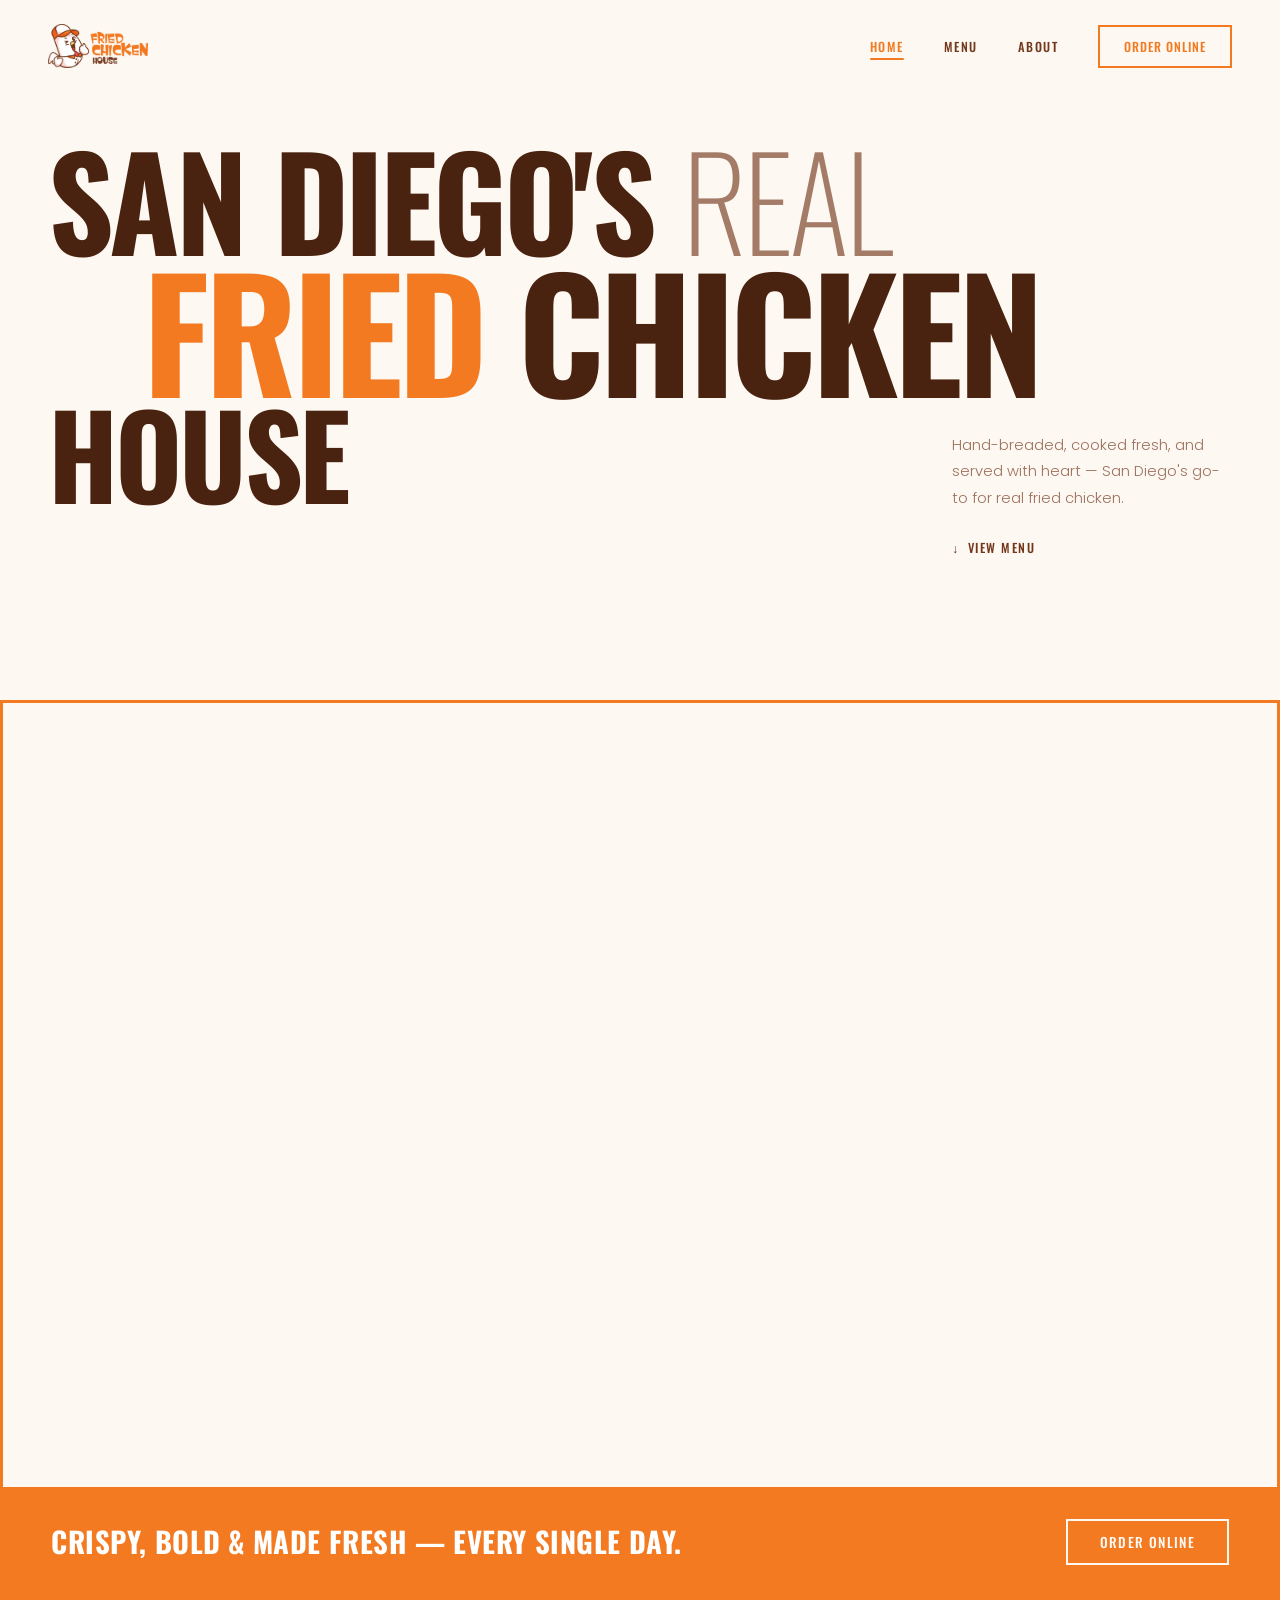
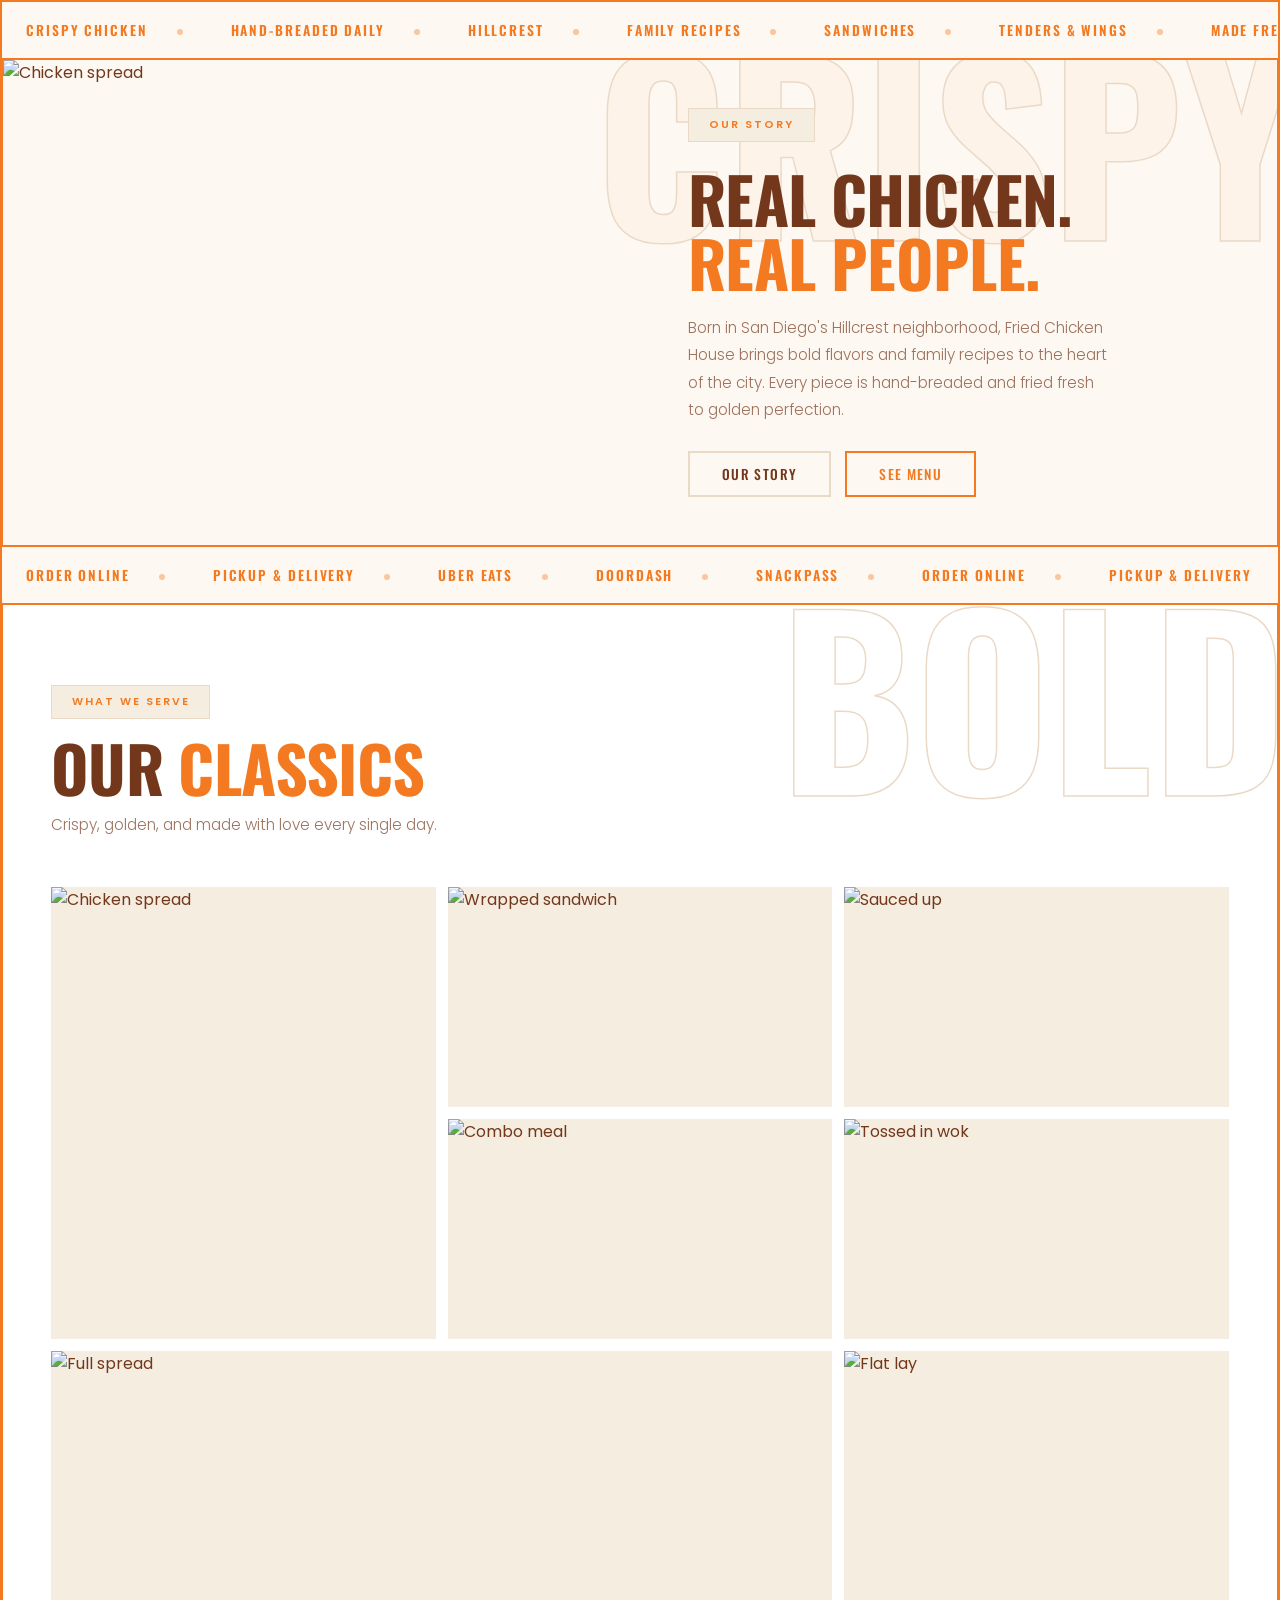
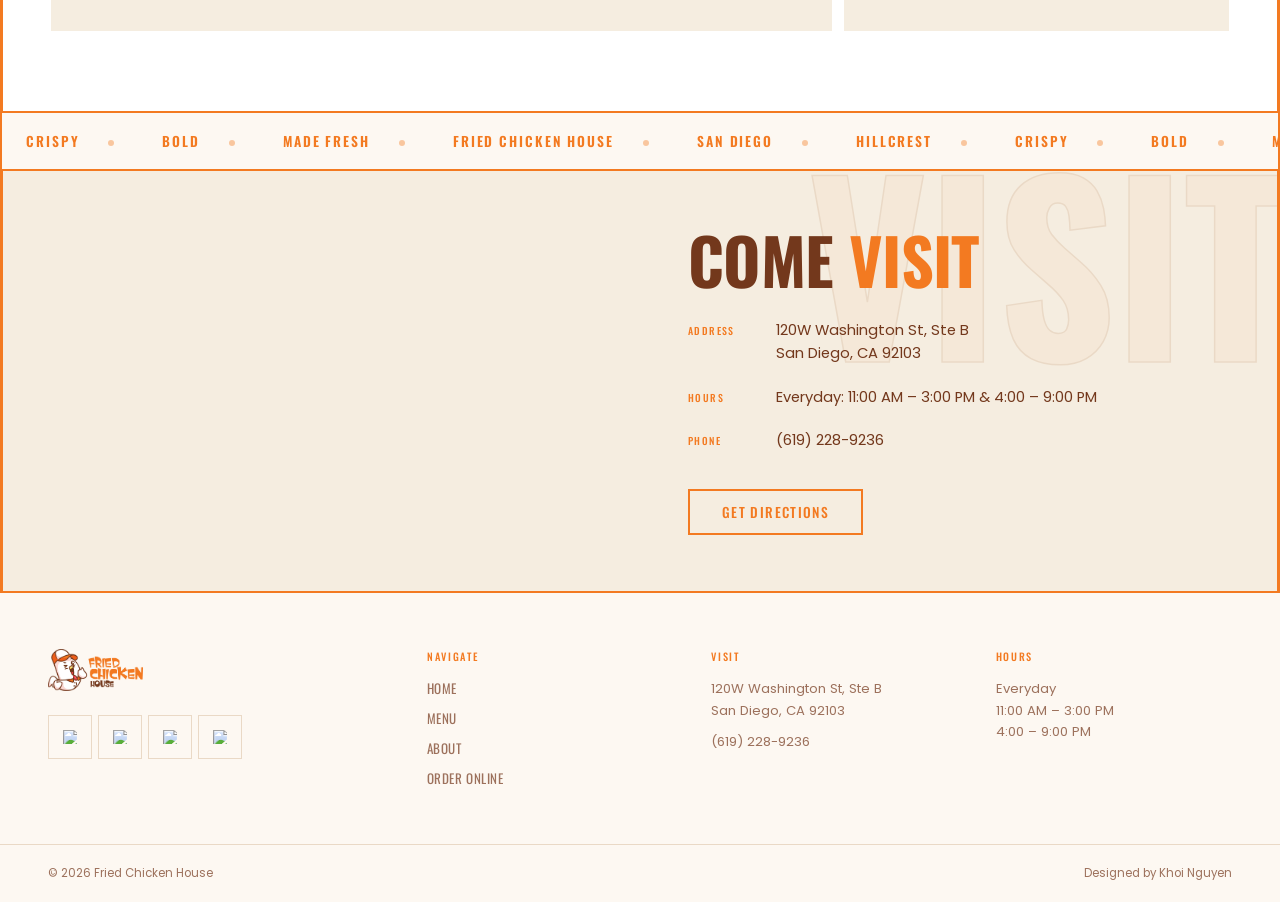
==== commit 698ca4a9: "Adding ADA Compliant" ====
--- a/index.html
+++ b/index.html
@@ -58,7 +58,7 @@
       .hero-line .thin {
         font-weight: 200;
         color: var(--brown);
-        opacity: 0.4;
+        opacity: 0.65;
       }
 
       /* Right side text block */
@@ -132,7 +132,7 @@
         flex-shrink: 0;
       }
 
-      .hero-video-bar-text h3 {
+      .hero-video-bar-text h2 {
         font-family: 'Oswald', sans-serif;
         font-weight: 700;
         font-size: clamp(1.2rem, 2.5vw, 1.8rem);
@@ -342,26 +342,28 @@
     </style>
   </head>
   <body>
+    <a href="#main" class="skip-nav">Skip to content</a>
     <!-- NAV -->
-    <nav class="nav" id="nav">
+    <nav class="nav" id="nav" aria-label="Main navigation">
       <a class="nav-logo" href="index.html">
-        <img src="assets/LOGOFINAL.png" alt="Fried Chicken House" />
+        <img src="assets/LOGOFINAL.png" alt="Fried Chicken House home" />
       </a>
-      <div class="nav-toggle" id="navToggle" aria-label="Menu">
+      <button class="nav-toggle" id="navToggle" aria-label="Open menu" aria-expanded="false" aria-controls="navLinks">
         <span></span><span></span><span></span>
-      </div>
-      <ul class="nav-links" id="navLinks">
+      </button>
+      <ul class="nav-links" id="navLinks" role="list">
         <li><a href="index.html" class="active">Home</a></li>
         <li><a href="menu.html">Menu</a></li>
         <li><a href="about.html">About</a></li>
         <li>
           <a href="https://order.snackpass.co/69cbf430a225646ad0b8a2bc"
-            target="_blank" rel="noopener noreferrer" class="nav-cta">Order Online</a>
+            target="_blank" rel="noopener noreferrer" class="nav-cta" aria-label="Order Online (opens in new tab)">Order Online</a>
         </li>
       </ul>
     </nav>
 
     <!-- HERO -->
+    <main id="main">
     <section class="hero">
       <div class="hero-editorial">
         <!-- Giant editorial text -->
@@ -380,12 +382,12 @@
 
       <!-- Video section -->
       <div class="hero-video-section">
-        <video src="assets/0427.mov" autoplay muted loop playsinline></video>
+        <video src="assets/0427.mov" autoplay muted loop playsinline aria-hidden="true"></video>
         <div class="hero-video-bar">
           <div class="hero-video-bar-text">
-            <h3>Crispy, Bold &amp; Made Fresh — Every Single Day.</h3>
+            <h2>Crispy, Bold &amp; Made Fresh — Every Single Day.</h2>
           </div>
-          <a href="https://order.snackpass.co/69cbf430a225646ad0b8a2bc" target="_blank" rel="noopener" class="btn" style="border-color:var(--cream);color:var(--cream);">Order Online</a>
+          <a href="https://order.snackpass.co/69cbf430a225646ad0b8a2bc" target="_blank" rel="noopener" class="btn" style="border-color:var(--cream);color:var(--cream);" aria-label="Order Online (opens in new tab)">Order Online</a>
         </div>
       </div>
     </section>
@@ -393,6 +395,54 @@
     <!-- MARQUEE -->
     <div class="marquee">
       <div class="marquee-track">
+        <span class="marquee-item">Crispy Chicken <span class="dot"></span></span>
+        <span class="marquee-item">Hand-Breaded Daily <span class="dot"></span></span>
+        <span class="marquee-item">Hillcrest <span class="dot"></span></span>
+        <span class="marquee-item">Family Recipes <span class="dot"></span></span>
+        <span class="marquee-item">Sandwiches <span class="dot"></span></span>
+        <span class="marquee-item">Tenders &amp; Wings <span class="dot"></span></span>
+        <span class="marquee-item">Made Fresh <span class="dot"></span></span>
+        <span class="marquee-item">San Diego <span class="dot"></span></span>
+        <span class="marquee-item">Crispy Chicken <span class="dot"></span></span>
+        <span class="marquee-item">Hand-Breaded Daily <span class="dot"></span></span>
+        <span class="marquee-item">Hillcrest <span class="dot"></span></span>
+        <span class="marquee-item">Family Recipes <span class="dot"></span></span>
+        <span class="marquee-item">Sandwiches <span class="dot"></span></span>
+        <span class="marquee-item">Tenders &amp; Wings <span class="dot"></span></span>
+        <span class="marquee-item">Made Fresh <span class="dot"></span></span>
+        <span class="marquee-item">San Diego <span class="dot"></span></span>
+        <span class="marquee-item">Crispy Chicken <span class="dot"></span></span>
+        <span class="marquee-item">Hand-Breaded Daily <span class="dot"></span></span>
+        <span class="marquee-item">Hillcrest <span class="dot"></span></span>
+        <span class="marquee-item">Family Recipes <span class="dot"></span></span>
+        <span class="marquee-item">Sandwiches <span class="dot"></span></span>
+        <span class="marquee-item">Tenders &amp; Wings <span class="dot"></span></span>
+        <span class="marquee-item">Made Fresh <span class="dot"></span></span>
+        <span class="marquee-item">San Diego <span class="dot"></span></span>
+        <span class="marquee-item">Crispy Chicken <span class="dot"></span></span>
+        <span class="marquee-item">Hand-Breaded Daily <span class="dot"></span></span>
+        <span class="marquee-item">Hillcrest <span class="dot"></span></span>
+        <span class="marquee-item">Family Recipes <span class="dot"></span></span>
+        <span class="marquee-item">Sandwiches <span class="dot"></span></span>
+        <span class="marquee-item">Tenders &amp; Wings <span class="dot"></span></span>
+        <span class="marquee-item">Made Fresh <span class="dot"></span></span>
+        <span class="marquee-item">San Diego <span class="dot"></span></span>
+        <span class="marquee-item">Crispy Chicken <span class="dot"></span></span>
+        <span class="marquee-item">Hand-Breaded Daily <span class="dot"></span></span>
+        <span class="marquee-item">Hillcrest <span class="dot"></span></span>
+        <span class="marquee-item">Family Recipes <span class="dot"></span></span>
+        <span class="marquee-item">Sandwiches <span class="dot"></span></span>
+        <span class="marquee-item">Tenders &amp; Wings <span class="dot"></span></span>
+        <span class="marquee-item">Made Fresh <span class="dot"></span></span>
+        <span class="marquee-item">San Diego <span class="dot"></span></span>
+        <span class="marquee-item">Crispy Chicken <span class="dot"></span></span>
+        <span class="marquee-item">Hand-Breaded Daily <span class="dot"></span></span>
+        <span class="marquee-item">Hillcrest <span class="dot"></span></span>
+        <span class="marquee-item">Family Recipes <span class="dot"></span></span>
+        <span class="marquee-item">Sandwiches <span class="dot"></span></span>
+        <span class="marquee-item">Tenders &amp; Wings <span class="dot"></span></span>
+        <span class="marquee-item">Made Fresh <span class="dot"></span></span>
+        <span class="marquee-item">San Diego <span class="dot"></span></span>
         <span class="marquee-item">Crispy Chicken <span class="dot"></span></span>
         <span class="marquee-item">Hand-Breaded Daily <span class="dot"></span></span>
         <span class="marquee-item">Hillcrest <span class="dot"></span></span>
@@ -446,6 +496,36 @@
         <span class="marquee-item">Uber Eats <span class="dot"></span></span>
         <span class="marquee-item">DoorDash <span class="dot"></span></span>
         <span class="marquee-item">Snackpass <span class="dot"></span></span>
+        <span class="marquee-item">Order Online <span class="dot"></span></span>
+        <span class="marquee-item">Pickup &amp; Delivery <span class="dot"></span></span>
+        <span class="marquee-item">Uber Eats <span class="dot"></span></span>
+        <span class="marquee-item">DoorDash <span class="dot"></span></span>
+        <span class="marquee-item">Snackpass <span class="dot"></span></span>
+        <span class="marquee-item">Order Online <span class="dot"></span></span>
+        <span class="marquee-item">Pickup &amp; Delivery <span class="dot"></span></span>
+        <span class="marquee-item">Uber Eats <span class="dot"></span></span>
+        <span class="marquee-item">DoorDash <span class="dot"></span></span>
+        <span class="marquee-item">Snackpass <span class="dot"></span></span>
+        <span class="marquee-item">Order Online <span class="dot"></span></span>
+        <span class="marquee-item">Pickup &amp; Delivery <span class="dot"></span></span>
+        <span class="marquee-item">Uber Eats <span class="dot"></span></span>
+        <span class="marquee-item">DoorDash <span class="dot"></span></span>
+        <span class="marquee-item">Snackpass <span class="dot"></span></span>
+        <span class="marquee-item">Order Online <span class="dot"></span></span>
+        <span class="marquee-item">Pickup &amp; Delivery <span class="dot"></span></span>
+        <span class="marquee-item">Uber Eats <span class="dot"></span></span>
+        <span class="marquee-item">DoorDash <span class="dot"></span></span>
+        <span class="marquee-item">Snackpass <span class="dot"></span></span>
+        <span class="marquee-item">Order Online <span class="dot"></span></span>
+        <span class="marquee-item">Pickup &amp; Delivery <span class="dot"></span></span>
+        <span class="marquee-item">Uber Eats <span class="dot"></span></span>
+        <span class="marquee-item">DoorDash <span class="dot"></span></span>
+        <span class="marquee-item">Snackpass <span class="dot"></span></span>
+        <span class="marquee-item">Order Online <span class="dot"></span></span>
+        <span class="marquee-item">Pickup &amp; Delivery <span class="dot"></span></span>
+        <span class="marquee-item">Uber Eats <span class="dot"></span></span>
+        <span class="marquee-item">DoorDash <span class="dot"></span></span>
+        <span class="marquee-item">Snackpass <span class="dot"></span></span>
       </div>
     </div>
 
@@ -485,6 +565,42 @@
     <!-- MARQUEE REVERSE -->
     <div class="marquee">
       <div class="marquee-track">
+        <span class="marquee-item">Crispy <span class="dot"></span></span>
+        <span class="marquee-item">Bold <span class="dot"></span></span>
+        <span class="marquee-item">Made Fresh <span class="dot"></span></span>
+        <span class="marquee-item">Fried Chicken House <span class="dot"></span></span>
+        <span class="marquee-item">San Diego <span class="dot"></span></span>
+        <span class="marquee-item">Hillcrest <span class="dot"></span></span>
+        <span class="marquee-item">Crispy <span class="dot"></span></span>
+        <span class="marquee-item">Bold <span class="dot"></span></span>
+        <span class="marquee-item">Made Fresh <span class="dot"></span></span>
+        <span class="marquee-item">Fried Chicken House <span class="dot"></span></span>
+        <span class="marquee-item">San Diego <span class="dot"></span></span>
+        <span class="marquee-item">Hillcrest <span class="dot"></span></span>
+        <span class="marquee-item">Crispy <span class="dot"></span></span>
+        <span class="marquee-item">Bold <span class="dot"></span></span>
+        <span class="marquee-item">Made Fresh <span class="dot"></span></span>
+        <span class="marquee-item">Fried Chicken House <span class="dot"></span></span>
+        <span class="marquee-item">San Diego <span class="dot"></span></span>
+        <span class="marquee-item">Hillcrest <span class="dot"></span></span>
+        <span class="marquee-item">Crispy <span class="dot"></span></span>
+        <span class="marquee-item">Bold <span class="dot"></span></span>
+        <span class="marquee-item">Made Fresh <span class="dot"></span></span>
+        <span class="marquee-item">Fried Chicken House <span class="dot"></span></span>
+        <span class="marquee-item">San Diego <span class="dot"></span></span>
+        <span class="marquee-item">Hillcrest <span class="dot"></span></span>
+        <span class="marquee-item">Crispy <span class="dot"></span></span>
+        <span class="marquee-item">Bold <span class="dot"></span></span>
+        <span class="marquee-item">Made Fresh <span class="dot"></span></span>
+        <span class="marquee-item">Fried Chicken House <span class="dot"></span></span>
+        <span class="marquee-item">San Diego <span class="dot"></span></span>
+        <span class="marquee-item">Hillcrest <span class="dot"></span></span>
+        <span class="marquee-item">Crispy <span class="dot"></span></span>
+        <span class="marquee-item">Bold <span class="dot"></span></span>
+        <span class="marquee-item">Made Fresh <span class="dot"></span></span>
+        <span class="marquee-item">Fried Chicken House <span class="dot"></span></span>
+        <span class="marquee-item">San Diego <span class="dot"></span></span>
+        <span class="marquee-item">Hillcrest <span class="dot"></span></span>
         <span class="marquee-item">Crispy <span class="dot"></span></span>
         <span class="marquee-item">Bold <span class="dot"></span></span>
         <span class="marquee-item">Made Fresh <span class="dot"></span></span>
@@ -525,9 +641,11 @@
             <span class="info-value">(619) 228-9236</span>
           </div>
           <a href="https://maps.google.com/?q=120W+Washington+St+Ste+B+San+Diego+CA+92103"
-            target="_blank" rel="noopener" class="btn btn-primary" style="margin-top:16px;">Get Directions</a>
+            target="_blank" rel="noopener" class="btn btn-primary" style="margin-top:16px;" aria-label="Get Directions (opens in new tab)">Get Directions</a>
       </div>
     </section>
+
+    </main>
 
     <!-- FOOTER -->
     <footer>
@@ -557,7 +675,7 @@
             <a href="index.html" class="footer-link">Home</a>
             <a href="menu.html" class="footer-link">Menu</a>
             <a href="about.html" class="footer-link">About</a>
-            <a href="https://order.snackpass.co/69cbf430a225646ad0b8a2bc" target="_blank" rel="noopener" class="footer-link">Order Online</a>
+            <a href="https://order.snackpass.co/69cbf430a225646ad0b8a2bc" target="_blank" rel="noopener" class="footer-link" aria-label="Order Online (opens in new tab)">Order Online</a>
           </div>
           <div class="footer-col">
             <p class="footer-label">Visit</p>
@@ -572,7 +690,7 @@
       </div>
       <div class="footer-bottom">
         <p class="footer-copy">&copy; 2026 Fried Chicken House</p>
-        <a href="https://khoiqnguyen.com" target="_blank" rel="noopener" class="footer-credit"><span>Designed by </span>Khoi Nguyen</a>
+        <a href="https://khoiqnguyen.com" target="_blank" rel="noopener" class="footer-credit" aria-label="Designed by Khoi Nguyen (opens in new tab)"><span>Designed by </span>Khoi Nguyen</a>
       </div>
     </footer>
 
@@ -585,13 +703,19 @@
       const toggle = document.getElementById('navToggle');
       const links = document.getElementById('navLinks');
       toggle.addEventListener('click', () => {
-        toggle.classList.toggle('open');
+        const isOpen = toggle.classList.toggle('open');
         links.classList.toggle('open');
+        document.body.classList.toggle('nav-open');
+        toggle.setAttribute('aria-expanded', isOpen);
+        toggle.setAttribute('aria-label', isOpen ? 'Close menu' : 'Open menu');
       });
       links.querySelectorAll('a').forEach(a =>
         a.addEventListener('click', () => {
           toggle.classList.remove('open');
           links.classList.remove('open');
+          document.body.classList.remove('nav-open');
+          toggle.setAttribute('aria-expanded', 'false');
+          toggle.setAttribute('aria-label', 'Open menu');
         })
       );
 
@@ -604,14 +728,12 @@
 
       // Scroll-driven marquees
       const marquees = document.querySelectorAll('.marquee-track');
-      let lastScroll = 0;
       window.addEventListener('scroll', () => {
         const y = window.scrollY;
         marquees.forEach((track, i) => {
-          const speed = i % 2 === 0 ? 0.4 : -0.4;
-          track.style.transform = `translateX(${y * speed * -1}px)`;
+          const dir = i % 2 === 0 ? -1 : 1;
+          track.style.transform = `translateX(${dir * y * 0.3}px)`;
         });
-        lastScroll = y;
       }, { passive: true });
     </script>
   </body>
--- a/style.css
+++ b/style.css
@@ -18,7 +18,7 @@
   --white: #ffffff;
   --black: #1a1a1a;
   --text: #73381c;
-  --text-muted: rgba(115, 56, 28, 0.5);
+  --text-muted: rgba(115, 56, 28, 0.7);
   --radius: 0px;
   --radius-sm: 0px;
   --radius-full: 100px;
@@ -220,8 +220,8 @@
 }
 
 .btn-dark {
-  border-color: rgba(255, 255, 255, 0.2);
-  color: rgba(253, 248, 242, 0.7);
+  border-color: rgba(255, 255, 255, 0.4);
+  color: rgba(253, 248, 242, 0.85);
 }
 .btn-dark:hover {
   background: var(--orange);
@@ -502,8 +502,8 @@
 }
 
 .social-link {
-  width: 36px;
-  height: 36px;
+  width: 44px;
+  height: 44px;
   border: 1.5px solid var(--cream-border);
   display: flex;
   align-items: center;
@@ -574,24 +574,21 @@
 
 .footer-copy {
   font-size: 0.72rem;
-  font-weight: 300;
+  font-weight: 400;
   color: var(--text-muted);
-  opacity: 0.5;
 }
 
 .footer-credit {
   font-size: 0.72rem;
   font-weight: 400;
   color: var(--text-muted);
-  opacity: 0.6;
   transition: color var(--transition);
 }
 .footer-credit:hover {
   color: var(--orange);
-  opacity: 1;
 }
 .footer-credit span {
-  opacity: 0.6;
+  color: var(--text-muted);
 }
 
 /* ============================================================
@@ -654,6 +651,77 @@
 }
 
 /* ============================================================
+   ACCESSIBILITY
+   ============================================================ */
+
+/* Skip nav */
+.skip-nav {
+  position: absolute;
+  top: -100%;
+  left: 16px;
+  background: var(--orange);
+  color: var(--white);
+  padding: 12px 24px;
+  font-family: 'Oswald', sans-serif;
+  font-size: 0.85rem;
+  font-weight: 500;
+  letter-spacing: 0.08em;
+  text-transform: uppercase;
+  z-index: 200;
+  transition: top 0.2s ease;
+}
+.skip-nav:focus {
+  top: 16px;
+}
+
+/* Focus styles */
+*:focus-visible {
+  outline: 2px solid var(--orange);
+  outline-offset: 3px;
+}
+
+.btn:focus-visible {
+  outline: 2px solid var(--orange);
+  outline-offset: 3px;
+}
+
+.social-link:focus-visible {
+  outline: 2px solid var(--orange);
+  outline-offset: 3px;
+}
+
+.nav-toggle:focus-visible {
+  outline: 2px solid var(--orange);
+  outline-offset: 3px;
+}
+
+/* Touch targets — minimum 44px */
+.social-link {
+  min-width: 44px;
+  min-height: 44px;
+}
+
+/* Reduced motion */
+@media (prefers-reduced-motion: reduce) {
+  *, *::before, *::after {
+    animation-duration: 0.01ms !important;
+    animation-iteration-count: 1 !important;
+    transition-duration: 0.01ms !important;
+  }
+  .fade-up {
+    opacity: 1;
+    transform: none;
+  }
+  .scale-in {
+    opacity: 1;
+    transform: none;
+  }
+  .marquee-track {
+    transform: none !important;
+  }
+}
+
+/* ============================================================
    RESPONSIVE
    ============================================================ */
 @media (max-width: 900px) {
@@ -674,19 +742,27 @@
     position: fixed;
     top: 0;
     left: 0;
-    right: 0;
-    bottom: 0;
+    width: 100vw;
+    height: 100vh;
+    height: 100dvh;
     background: var(--cream);
     flex-direction: column;
     justify-content: center;
     align-items: center;
     gap: 28px;
-    transform: translateX(100%);
-    transition: transform 0.4s ease;
-    z-index: 100;
+    opacity: 0;
+    visibility: hidden;
+    transition: opacity 0.3s ease, visibility 0.3s ease;
+    z-index: 101;
+    overflow-y: auto;
+    padding-top: 80px;
   }
   .nav-links.open {
-    transform: translateX(0);
+    opacity: 1;
+    visibility: visible;
+  }
+  body.nav-open {
+    overflow: hidden;
   }
   .nav-links a {
     font-size: 1.4rem !important;
@@ -694,6 +770,7 @@
   }
   .nav-toggle {
     display: flex;
+    z-index: 102;
   }
 
   .footer-top { padding: 40px 24px; }
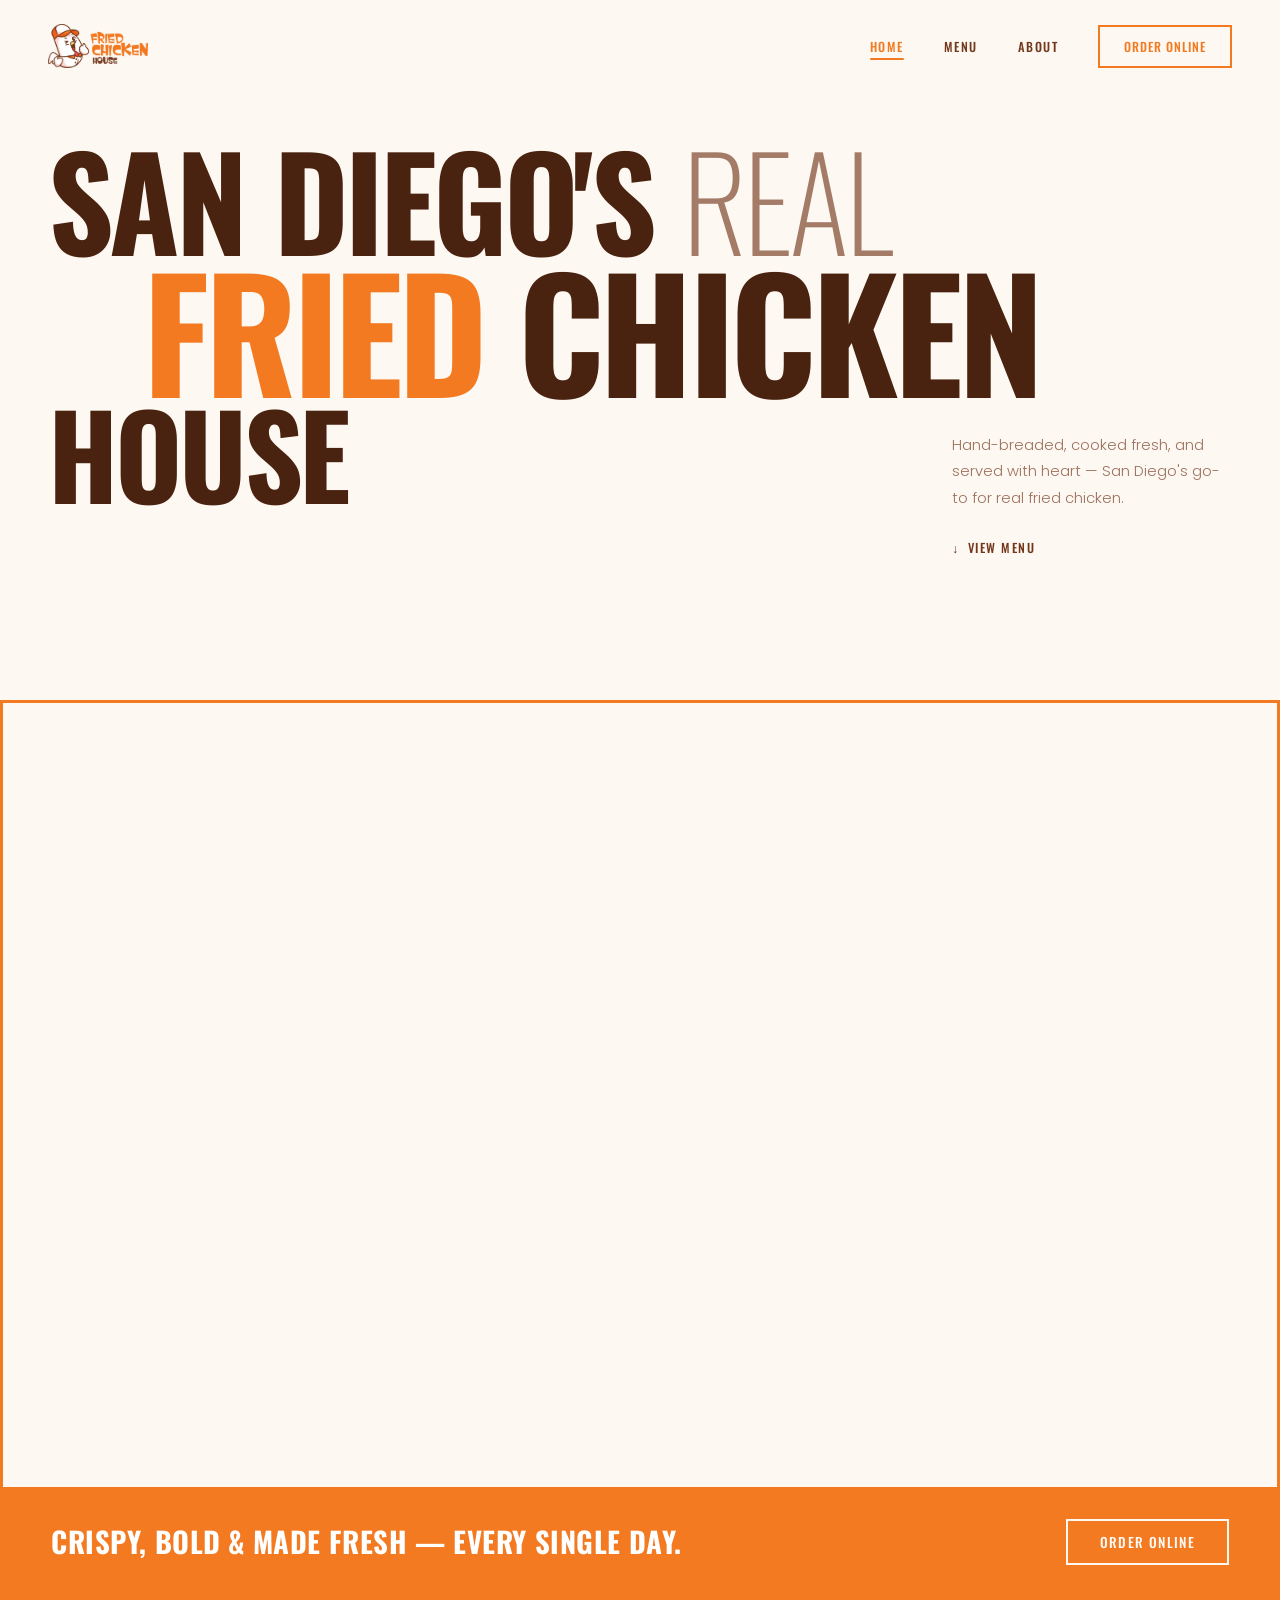
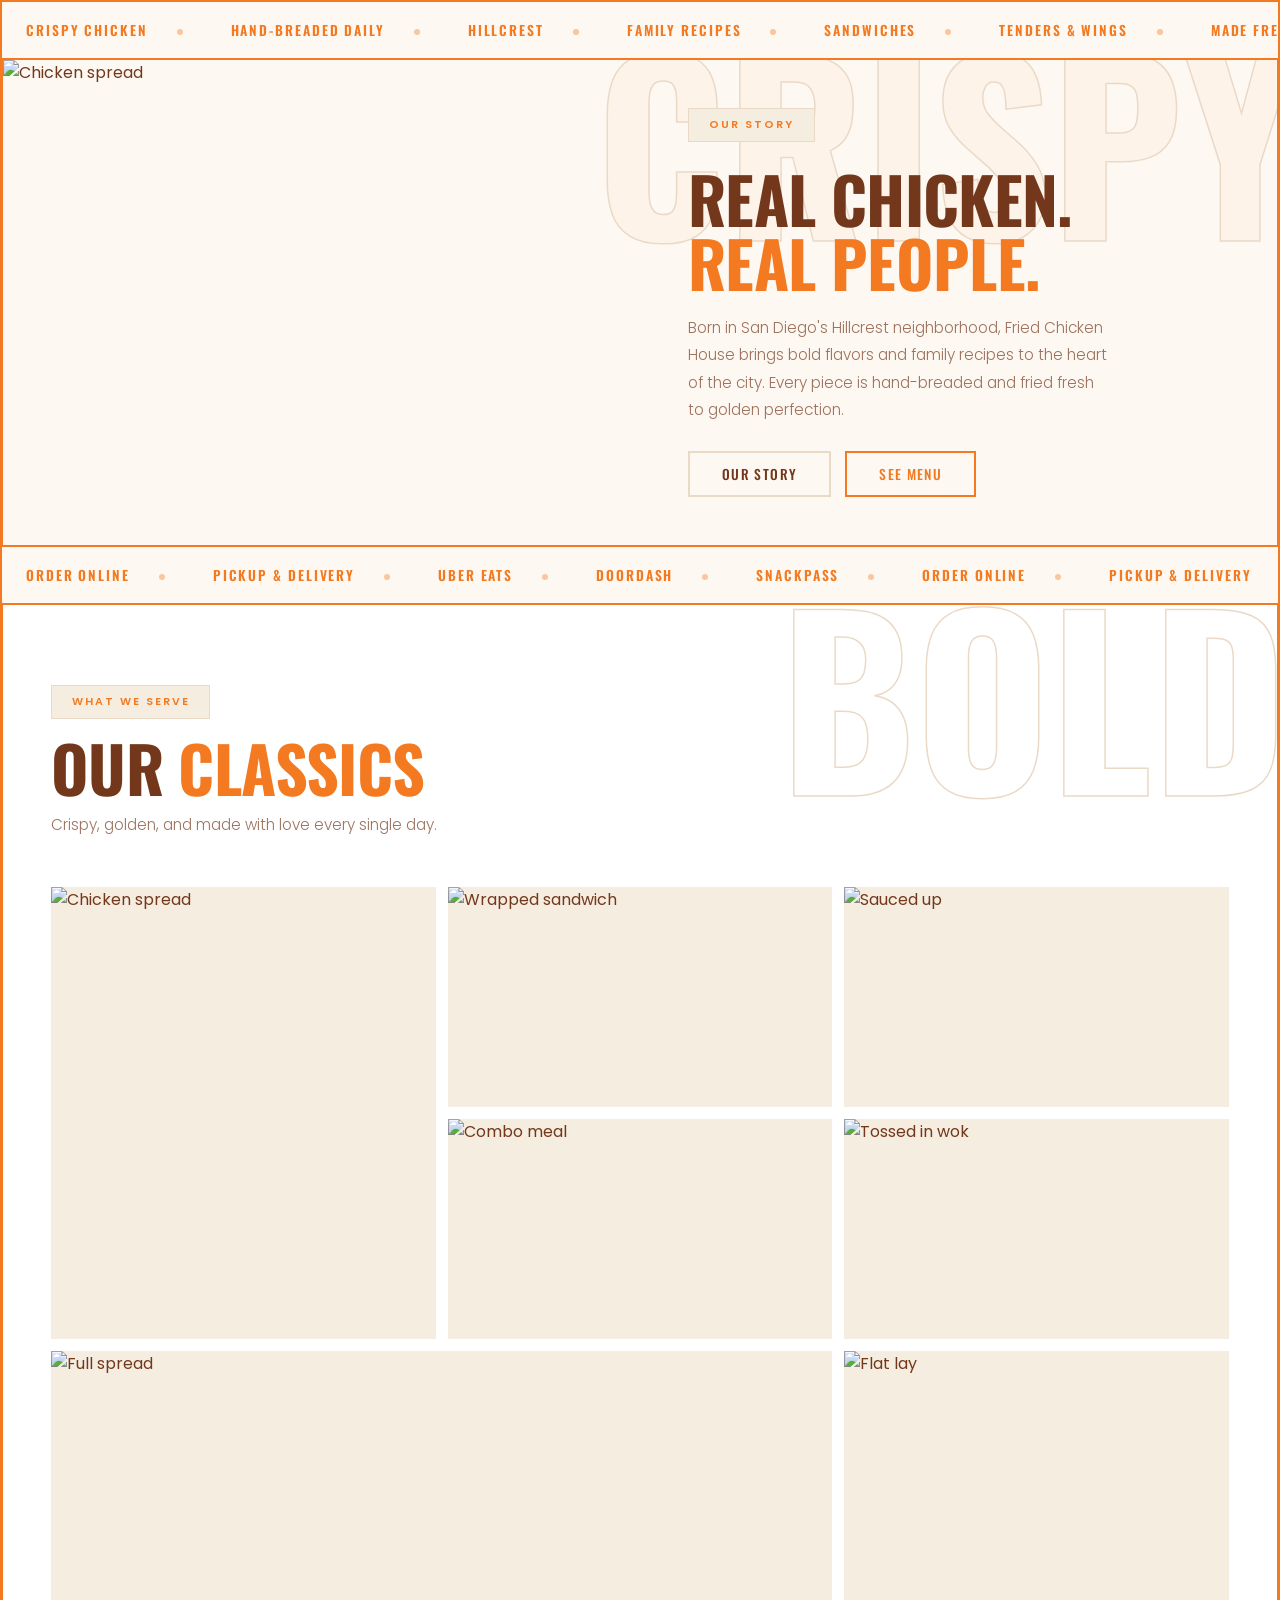
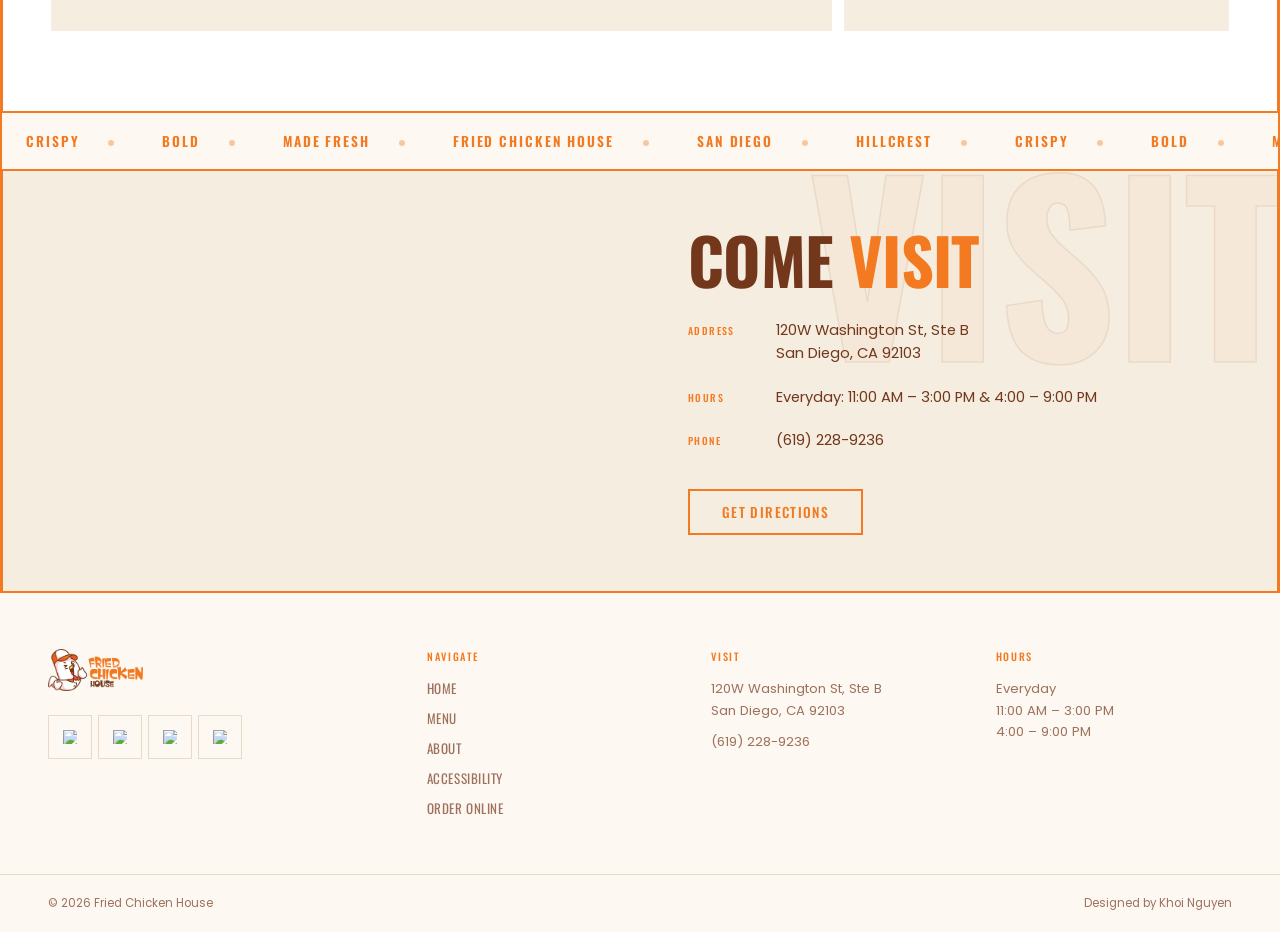
==== commit 1c81cf45: "accesability statement" ====
--- a/index.html
+++ b/index.html
@@ -675,6 +675,7 @@
             <a href="index.html" class="footer-link">Home</a>
             <a href="menu.html" class="footer-link">Menu</a>
             <a href="about.html" class="footer-link">About</a>
+            <a href="accessibility.html" class="footer-link">Accessibility</a>
             <a href="https://order.snackpass.co/69cbf430a225646ad0b8a2bc" target="_blank" rel="noopener" class="footer-link" aria-label="Order Online (opens in new tab)">Order Online</a>
           </div>
           <div class="footer-col">
